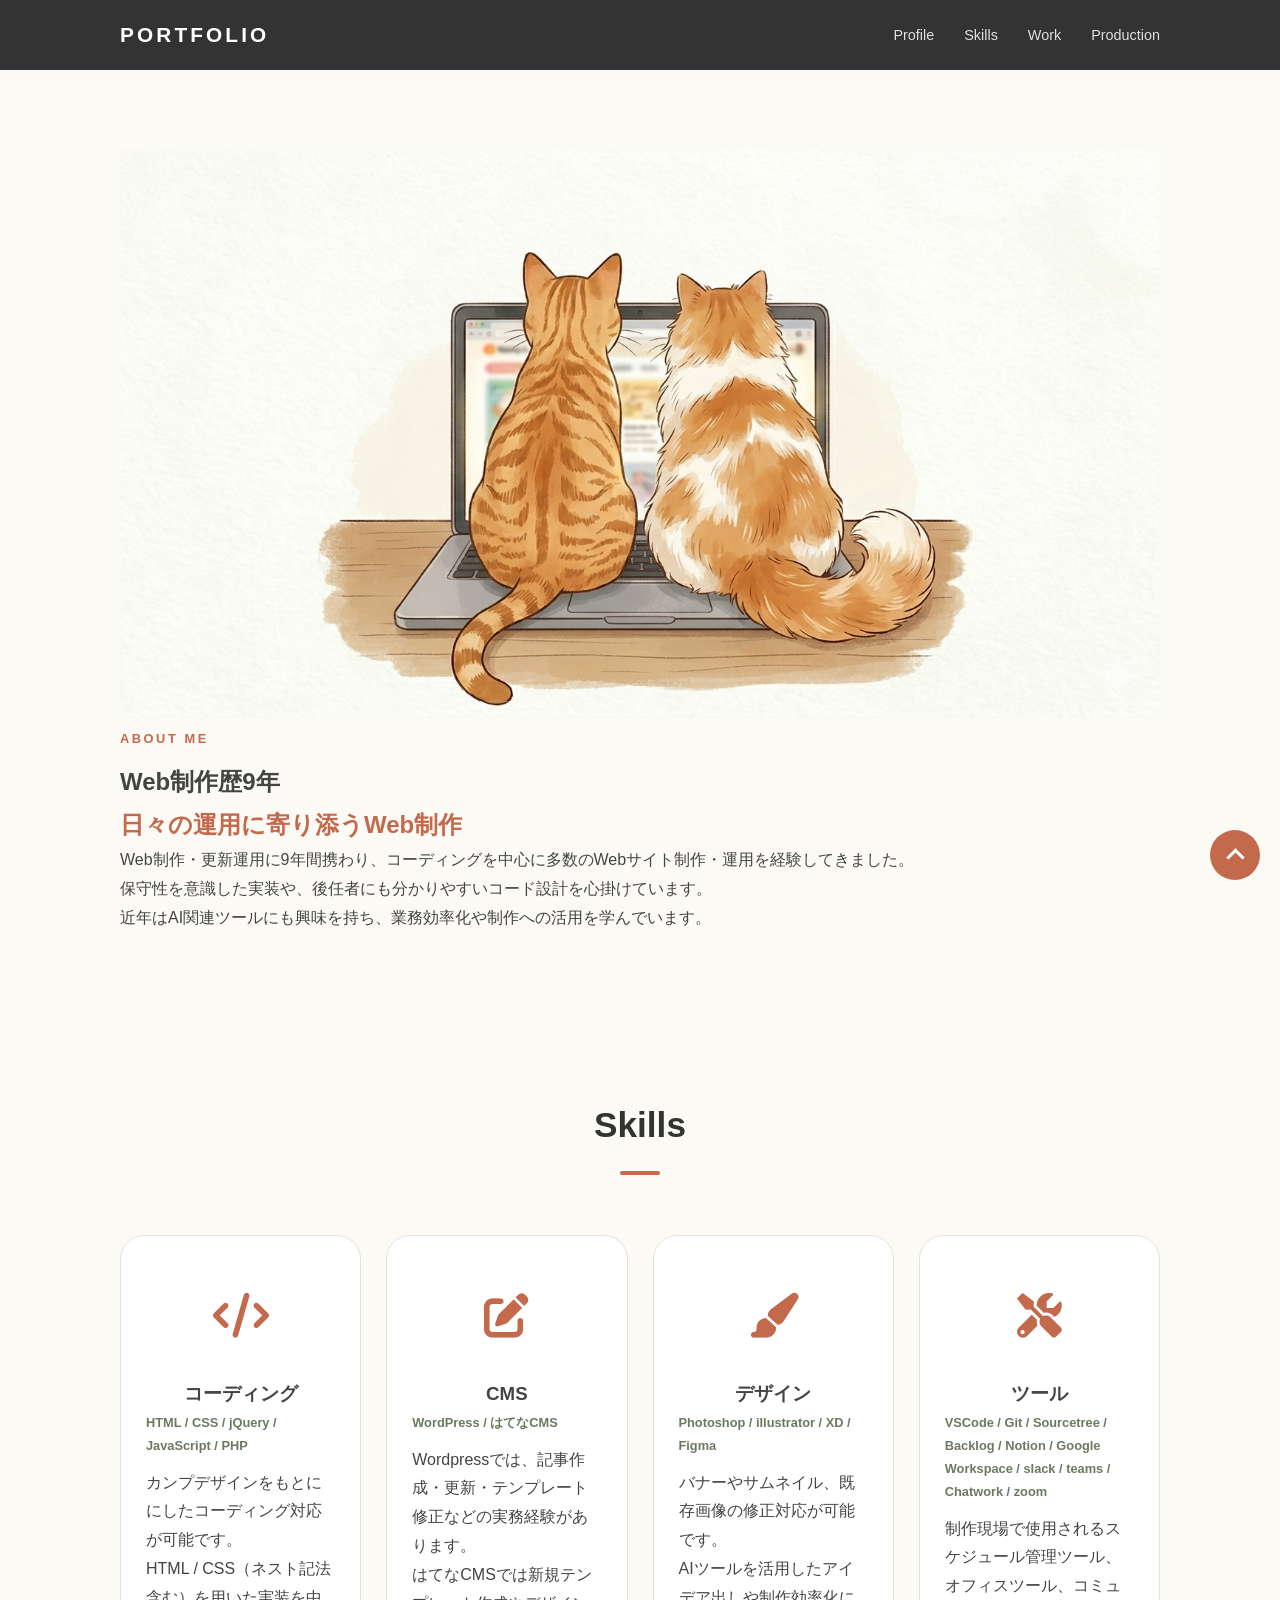
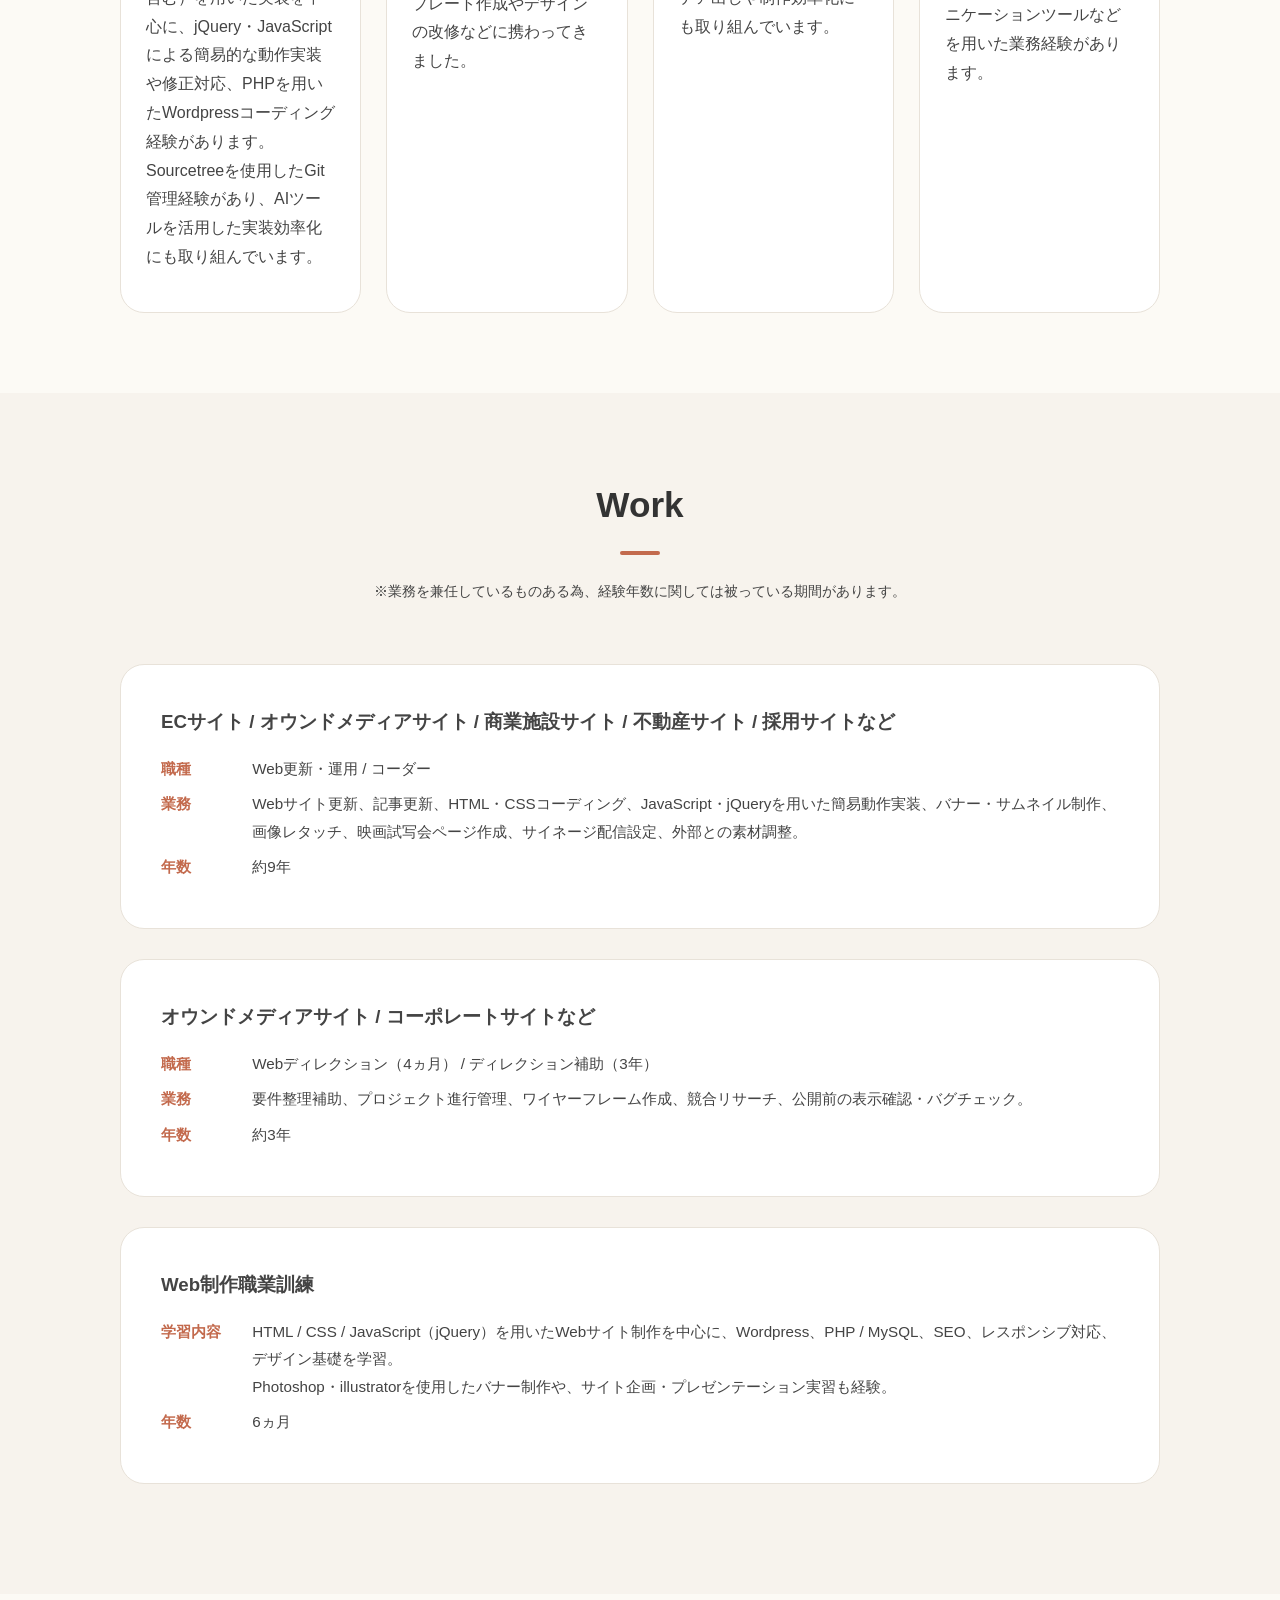
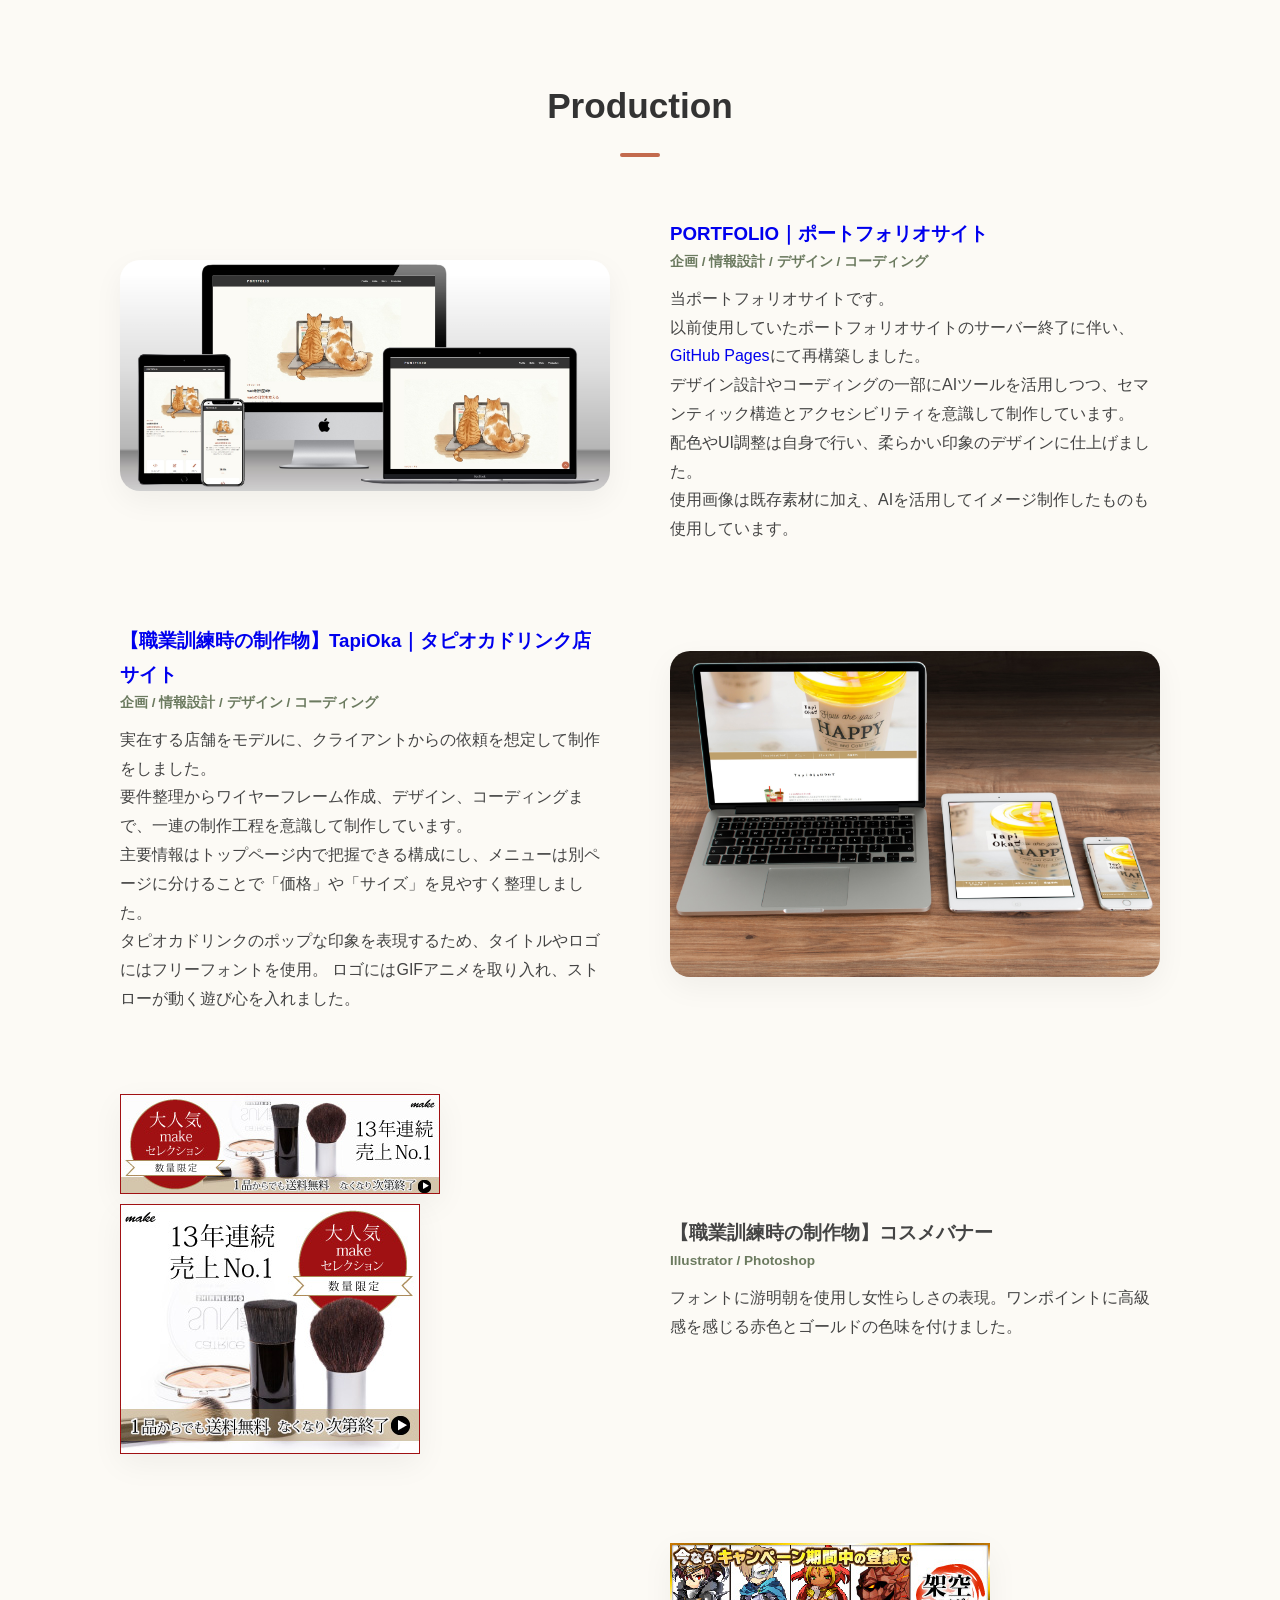
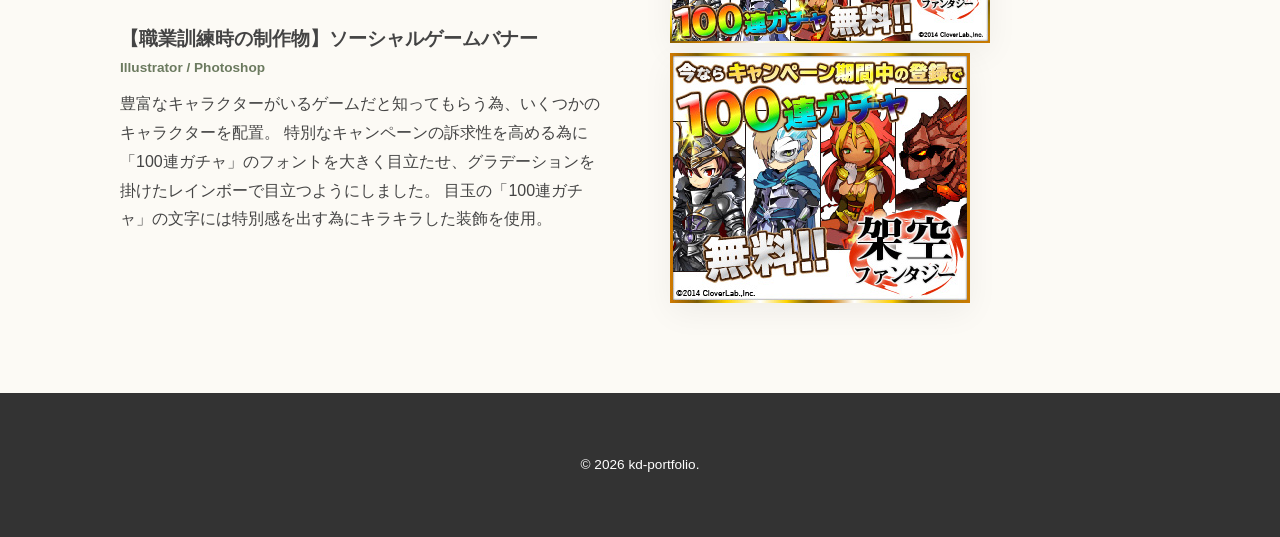
==== index.html @ 8cba3b1e "Add files via upload" ====
<!DOCTYPE html>
<html lang="ja">

<head>
    <meta charset="UTF-8">
    <meta name="viewport" content="width=device-width, initial-scale=1.0">
    <title>KD-Portfolio</title>
    <link rel="stylesheet" href="style.css">
    <link rel="stylesheet" href="https://cdnjs.cloudflare.com/ajax/libs/font-awesome/6.0.0/css/all.min.css">
</head>

<body id="top">
    <header class="header">
        <div class="container header-inner">
            <h1 class="site-logo">PORTFOLIO</h1>

            <button class="menu-btn" id="js-menu-btn" aria-label="メニュー開閉">
                <span></span><span></span><span></span>
            </button>

            <nav class="nav" id="js-nav">
                <ul>
                    <li><a href="#profile">Profile</a></li>
                    <li><a href="#skills">Skills</a></li>
                    <li><a href="#work">Work</a></li>
                    <li><a href="#production">Production</a></li>
                </ul>
            </nav>
        </div>
    </header>

    <main>
        <section id="profile" class="section js-fade">
            <div class="container profile-grid">
                <div class="profile-img">
                    <img src="img/profile-image.png" alt="プロフィール画像">
                </div>
                <div class="profile-content">
                    <p class="section-subtitle">ABOUT ME</p>
                    <h2 id="profile-title">Web制作歴9年<br><span class="highlight">日々の運用に寄り添うWeb制作</span></h2>
                    <p>Web制作・更新運用に9年間携わり、コーディングを中心に多数のWebサイト制作・運用を経験してきました。<br>保守性を意識した実装や、後任者にも分かりやすいコード設計を心掛けています。<br>近年はAI関連ツールにも興味を持ち、業務効率化や制作への活用を学んでいます。
                    </p>
                </div>
            </div>
        </section>

        <section id="skills" class="section js-fade">
            <div class="container">
                <h2 class="section-title">Skills</h2>
                <div class="skills-grid">
                    <article class="skill-card">
                        <div class="skill-icon-wrap"><i class="fas fa-code"></i></div>
                        <h3>コーディング</h3>
                        <p class="tags">HTML / CSS / jQuery / JavaScript / PHP</p>
                        <p>カンプデザインをもとににしたコーディング対応が可能です。<br>HTML /
                            CSS（ネスト記法含む）を用いた実装を中心に、jQuery・JavaScriptによる簡易的な動作実装や修正対応、PHPを用いたWordpressコーディング経験があります。<br>Sourcetreeを使用したGit管理経験があり、AIツールを活用した実装効率化にも取り組んでいます。
                        </p>
                    </article>
                    <article class="skill-card">
                        <div class="skill-icon-wrap"><i class="fas fa-edit"></i></div>
                        <h3>CMS</h3>
                        <p class="tags">WordPress / はてなCMS</p>
                        <p>Wordpressでは、記事作成・更新・テンプレート修正などの実務経験があります。<br>はてなCMSでは新規テンプレート作成やデザインの改修などに携わってきました。</p>
                    </article>
                    <article class="skill-card">
                        <div class="skill-icon-wrap"><i class="fas fa-paint-brush"></i></div>
                        <h3>デザイン</h3>
                        <p class="tags">Photoshop / illustrator / XD / Figma</p>
                        <p>バナーやサムネイル、既存画像の修正対応が可能です。<br>AIツールを活用したアイデア出しや制作効率化にも取り組んでいます。</p>
                    </article>
                    <article class="skill-card">
                        <div class="skill-icon-wrap"><i class="fas fa-tools"></i></div>
                        <h3>ツール</h3>
                        <p class="tags">VSCode / Git / Sourcetree / Backlog / Notion / Google Workspace / slack / teams
                            / Chatwork / zoom</p>
                        <p>制作現場で使用されるスケジュール管理ツール、オフィスツール、コミュニケーションツールなどを用いた業務経験があります。</p>
                    </article>
                </div>
            </div>
        </section>

        <section id="work" class="section work-summary-section js-fade">
            <div class="container">
                <h2 class="section-title">Work</h2>
                <p class="note">※業務を兼任しているものある為、経験年数に関しては被っている期間があります。</p>
                <div class="work-summary-list">
                    <article class="work-summary-item">
                        <h3 class="work-site-name">ECサイト / オウンドメディアサイト / 商業施設サイト / 不動産サイト / 採用サイトなど
                        </h3>
                        <dl class="work-meta">
                            <div class="meta-row">
                                <dt>職種</dt>
                                <dd>Web更新・運用 / コーダー</dd>
                            </div>
                            <div class="meta-row">
                                <dt>業務</dt>
                                <dd>Webサイト更新、記事更新、HTML・CSSコーディング、JavaScript・jQueryを用いた簡易動作実装、バナー・サムネイル制作、画像レタッチ、映画試写会ページ作成、サイネージ配信設定、外部との素材調整。
                                </dd>
                            </div>
                            <div class="meta-row">
                                <dt>年数</dt>
                                <dd>約9年</dd>
                            </div>
                        </dl>
                    </article>
                    <article class="work-summary-item">
                        <h3 class="work-site-name">オウンドメディアサイト / コーポレートサイトなど</h3>
                        <div class="meta-row">
                            <dt>職種</dt>
                            <dd>Webディレクション（4ヵ月） / ディレクション補助（3年）</dd>
                        </div>
                        <dl class="work-meta">
                            <div class="meta-row">
                                <dt>業務</dt>
                                <dd>要件整理補助、プロジェクト進行管理、ワイヤーフレーム作成、競合リサーチ、公開前の表示確認・バグチェック。</dd>
                            </div>
                            <div class="meta-row">
                                <dt>年数</dt>
                                <dd>約3年</dd>
                            </div>
                        </dl>
                    </article>
                    <article class="work-summary-item">
                        <h3 class="work-site-name"> Web制作職業訓練</h3>
                        <div class="meta-row">
                            <dt>学習内容</dt>
                            <dd>HTML / CSS / JavaScript（jQuery）を用いたWebサイト制作を中心に、Wordpress、PHP /
                                MySQL、SEO、レスポンシブ対応、デザイン基礎を学習。<br>Photoshop・illustratorを使用したバナー制作や、サイト企画・プレゼンテーション実習も経験。
                            </dd>
                        </div>
                        <dl class="work-meta">
                            <div class="meta-row">
                                <dt>年数</dt>
                                <dd>6ヵ月</dd>
                            </div>
                        </dl>
                    </article>
                </div>
            </div>
        </section>

        <section id="production" class="section js-fade">
            <div class="container">
                <h2 class="section-title">Production</h2>
                <div class="production-list">
                    <article class="production-item js-fade">
                        <div class="production-visual"><a href="https://kd-site.github.io/Portfolio/"
                                target="_blank"><img src="img/thumb-02.jpg" alt="ポートフォリオサイト プレビュー"></a></div>
                        <div class="production-info">
                            <h3><a href="https://kd-site.github.io/Portfolio/" target="_blank">PORTFOLIO｜ポートフォリオサイト</a>
                            </h3>
                            <p class="production-tag">企画 / 情報設計 / デザイン / コーディング</p>
                            <p>当ポートフォリオサイトです。<br>以前使用していたポートフォリオサイトのサーバー終了に伴い、<a href="https://github.com/"
                                    target="_blank">GitHub
                                    Pages</a>にて再構築しました。<br>デザイン設計やコーディングの一部にAIツールを活用しつつ、セマンティック構造とアクセシビリティを意識して制作しています。<br>配色やUI調整は自身で行い、柔らかい印象のデザインに仕上げました。<br>使用画像は既存素材に加え、AIを活用してイメージ制作したものも使用しています。
                            </p>
                        </div>
                    </article>
                    <article class="production-item js-fade">
                        <div class="production-visual"><a href="http://kdportfolio.kinugoshi.net/KD-portfolio/TapiOka/"
                                target="_blank"><img src="img/thumb-01.jpg" alt="TapiOka プレビュー"></a></div>
                        <div class="production-info">
                            <h3><a href="http://kdportfolio.kinugoshi.net/KD-portfolio/TapiOka/"
                                    target="_blank">【職業訓練時の制作物】TapiOka｜タピオカドリンク店サイト</a></h3>
                            <p class="production-tag">企画 / 情報設計 / デザイン / コーディング</p>
                            <p>実在する店舗をモデルに、クライアントからの依頼を想定して制作をしました。<br>要件整理からワイヤーフレーム作成、デザイン、コーディングまで、一連の制作工程を意識して制作しています。<br>
                                主要情報はトップページ内で把握できる構成にし、メニューは別ページに分けることで「価格」や「サイズ」を見やすく整理しました。<br>
                                タピオカドリンクのポップな印象を表現するため、タイトルやロゴにはフリーフォントを使用。 ロゴにはGIFアニメを取り入れ、ストローが動く遊び心を入れました。
                            </p>
                        </div>
                    </article>
                    <article class="production-item js-fade">
                        <div class="production-visual">
                            <img src="img/make-320x100.jpg" alt="コスメバナー PC">
                            <img src="img/make-300x250.jpg" alt="コスメバナー スマートフォン">
                        </div>
                        <div class="production-info">
                            <h3>【職業訓練時の制作物】コスメバナー</h3>
                            <p class="production-tag">Illustrator / Photoshop</p>
                            <p>フォントに游明朝を使用し女性らしさの表現。ワンポイントに高級感を感じる赤色とゴールドの色味を付けました。</p>
                        </div>
                    </article>

                    <article class="production-item js-fade">
                        <div class="production-visual">
                            <img src="img/game-320x100.jpg" alt="ソーシャルゲームバナー  PC">
                            <img src="img/game-300x250.jpg" alt="ソーシャルゲームバナー スマートフォン">
                        </div>
                        <div class="production-info">
                            <h3>【職業訓練時の制作物】ソーシャルゲームバナー</h3>
                            <p class="production-tag">Illustrator / Photoshop</p>
                            <p>豊富なキャラクターがいるゲームだと知ってもらう為、いくつかのキャラクターを配置。
                                特別なキャンペーンの訴求性を高める為に「100連ガチャ」のフォントを大きく目立たせ、グラデーションを掛けたレインボーで目立つようにしました。
                                目玉の「100連ガチャ」の文字には特別感を出す為にキラキラした装飾を使用。</p>
                        </div>
                    </article>
                </div>
            </div>
        </section>
    </main>

    <footer class="footer">
        <p>&copy; 2026 kd-portfolio.</p>
    </footer>

    <a href="#top" class="page-top-btn" aria-label="トップへ戻る"></a>

    <script>
        // 1. ふわっと表示
        const fadeScroll = () => {
            const targets = document.querySelectorAll('.js-fade');
            targets.forEach(target => {
                const rect = target.getBoundingClientRect().top;
                const offset = 100;
                if (rect < window.innerHeight - offset) {
                    target.classList.add('is-show');
                }
            });
        };

        // 2. ハンバーガーメニュー
        const menuBtn = document.getElementById('js-menu-btn');
        const nav = document.getElementById('js-nav');
        menuBtn.addEventListener('click', () => {
            menuBtn.classList.toggle('is-active');
            nav.classList.toggle('is-active');
        });

        // リンククリック時に閉じる
        document.querySelectorAll('.nav a').forEach(link => {
            link.addEventListener('click', () => {
                menuBtn.classList.remove('is-active');
                nav.classList.remove('is-active');
            });
        });

        window.addEventListener('scroll', fadeScroll);
        window.addEventListener('load', fadeScroll);
    </script>
</body>

</html>
---- style.css ----
/* --- Color Palette & Variables --- */
:root {
    --primary-charcoal: #333333;
    --accent-terracotta: #c36a4d;
    --accent-olive: #6b7a5f;
    --bg-main: #fcfaf5;
    --bg-card: #ffffff;
    --text-dark: #444444;
    --border: #e8e2d9;
}

/* --- Base Styles --- */
* {
    box-sizing: border-box;
    margin: 0;
    padding: 0;
}

html {
    scroll-behavior: smooth;
}

body {
    font-family: "Helvetica Neue", Arial, "Hiragino Kaku Gothic ProN", sans-serif;
    line-height: 1.8;
    color: var(--text-dark);
    background-color: var(--bg-main);
}

img {
    max-width: 100%;
    height: auto;
}

a:visited {
    color: var(--accent-terracotta);
}

.container {
    max-width: 1100px;
    margin: 0 auto;
    padding: 0 30px;
}

.section {
    padding: 80px 0;
    overflow: hidden;
}

/* --- スクロールアニメーション (js-fade) --- */
.js-fade {
    opacity: 0;
    transform: translateY(30px);
    transition: opacity 1.2s, transform 1.2s;
}

.js-fade.is-show {
    opacity: 1;
    transform: translateY(0);
}

/* --- Header & Nav --- */
.header {
    background: var(--primary-charcoal);
    padding: 15px 0;
    position: sticky;
    top: 0;
    z-index: 1000;
    height: 70px;
}

.header-inner {
    display: flex;
    justify-content: space-between;
    align-items: center;
    height: 100%;
}

.site-logo {
    color: #fff;
    font-size: 1.3rem;
    letter-spacing: 0.15em;
    font-weight: bold;
}

.nav ul {
    display: flex;
    list-style: none;
    gap: 30px;
}

.nav a {
    text-decoration: none;
    color: #fff;
    font-size: 0.9rem;
    opacity: 0.85;
    transition: 0.3s;
}

.nav a:hover {
    opacity: 1;
    color: var(--accent-terracotta);
}

/* --- Hamburger Button --- */
.menu-btn {
    display: none;
    background: none;
    border: none;
    width: 30px;
    height: 24px;
    position: relative;
    cursor: pointer;
    z-index: 1100;
}

.menu-btn span {
    display: block;
    width: 100%;
    height: 2px;
    background-color: #fff;
    position: absolute;
    left: 0;
    transition: 0.3s;
}

.menu-btn span:nth-child(1) {
    top: 0;
}

.menu-btn span:nth-child(2) {
    top: 11px;
}

.menu-btn span:nth-child(3) {
    bottom: 0;
}

.menu-btn.is-active span:nth-child(1) {
    transform: translateY(11px) rotate(45deg);
}

.menu-btn.is-active span:nth-child(2) {
    opacity: 0;
}

.menu-btn.is-active span:nth-child(3) {
    transform: translateY(-11px) rotate(-45deg);
}

/* --- UI Parts --- */
.section-title {
    font-size: 2.2rem;
    margin-bottom: 60px;
    text-align: center;
    color: var(--primary-charcoal);
}

.section-title:has(+ .note) {
    margin-bottom: 24px;
}

.section-title::after {
    content: '';
    display: block;
    width: 40px;
    height: 4px;
    background: var(--accent-terracotta);
    margin: 15px auto 0;
    border-radius: 2px;
}

.highlight {
    color: var(--accent-terracotta);
}

.section-subtitle {
    font-size: 0.8rem;
    color: var(--accent-terracotta);
    font-weight: bold;
    letter-spacing: 0.2em;
    margin-bottom: 10px;
}

/* Skills */
.skills-grid {
    display: grid;
    grid-template-columns: repeat(auto-fit, minmax(220px, 1fr));
    gap: 25px;
}

.skill-card {
    padding: 40px 25px;
    text-align: center;
    background: var(--bg-card);
    border-radius: 24px;
    border: 1px solid var(--border);
    transition: 0.3s;
}

.skill-card:hover {
    border-color: var(--accent-terracotta);
    transform: translateY(-5px);
}

.skill-card>p {
    text-align: left;
}

.skill-icon-wrap {
    font-size: 2.8rem;
    color: var(--accent-terracotta);
    margin-bottom: 20px;
}

.tags {
    font-size: 0.8rem;
    color: var(--accent-olive);
    font-weight: bold;
    margin-bottom: 12px;
}

/* Work */
.note {
    font-size: 14px;
    margin-bottom: 60px;
    text-align: center;
}

.work-summary-section {
    background-color: #f7f3ed;
}

.work-summary-item {
    background: var(--bg-card);
    padding: 40px;
    border-radius: 24px;
    margin-bottom: 30px;
    border: 1px solid var(--border);
}

.work-site-name {
    padding-bottom: 16px;
}

/* .work-meta {
    margin-bottom: 20px;
    border-bottom: 1px solid var(--border);
    padding-bottom: 20px;
} */

.meta-row {
    display: flex;
    font-size: 0.95rem;
    margin-bottom: 8px;
}

.meta-row dt {
    width: 6em;
    display: inline-block;
    padding-right: 16px;
    flex-shrink: 0;
    font-weight: bold;
    color: var(--accent-terracotta);
}

.meta-row dd {
    flex: 1;
}

/* Production */
.production-list {
    display: flex;
    flex-direction: column;
    gap: 80px;
}

.production-item {
    display: flex;
    gap: 60px;
    align-items: center;
}

.production-item:nth-child(even) {
    flex-direction: row-reverse;
}

.production-item:nth-child(n+3) img {
    border-radius: 0;
}

.production-visual {
    flex: 1;
}

.production-visual a {
    transition: .2s;
}

.production-visual a:hover {
    opacity: .8;
}

.production-visual img {
    /* width: 100%; */
    border-radius: 20px;
    box-shadow: 0 10px 30px rgba(0, 0, 0, 0.05);
}

.production-info {
    flex: 1;
}

.production-info a {
    text-decoration: none;
}

.production-info a:hover {
    text-decoration: underline;
}

.production-tag {
    color: var(--accent-olive);
    font-weight: bold;
    font-size: 0.85rem;
    margin-bottom: 10px;
    display: block;
}

/* .production-time {
    font-size: 0.8rem;
    color: #777;
    margin-bottom: 15px;
    font-style: italic;
    display: block;
} */

/* Footer */
.footer {
    padding: 60px 0;
    text-align: center;
    background: var(--primary-charcoal);
    color: #fff;
    font-size: 0.85rem;
}

/* Page Top Button */
.page-top-btn {
    position: fixed;
    right: 20px;
    bottom: 20px;
    width: 50px;
    height: 50px;
    background-color: var(--accent-terracotta);
    border-radius: 50%;
    display: flex;
    align-items: center;
    justify-content: center;
    z-index: 1001;
    transition: 0.3s;
}

.page-top-btn::after {
    content: "";
    width: 10px;
    height: 10px;
    border-top: 3px solid #fff;
    border-right: 3px solid #fff;
    transform: rotate(-45deg);
    margin-top: 5px;
}

/* --- Responsive --- */
@media (max-width: 768px) {
    .menu-btn {
        display: block;
    }

    .nav {
        position: fixed;
        top: 0;
        right: -100%;
        width: 100%;
        height: 100vh;
        background: var(--primary-charcoal);
        transition: 0.4s;
        padding-top: 100px;
    }

    .nav.is-active {
        right: 0;
    }

    .nav ul {
        flex-direction: column;
        align-items: center;
        gap: 40px;
    }

    .nav a {
        font-size: 1.5rem;
    }

    .profile-grid,
    .production-item,
    .production-item:nth-child(even) {
        flex-direction: column;
        text-align: center;
    }

    .production-tag + p,
    #profile-title + p {
        text-align: left;
    }

    /* .meta-row {
        justify-content: center;
    } */
}

@media (max-width: 480px) {
    .meta-row {
        display: block;
    }
}
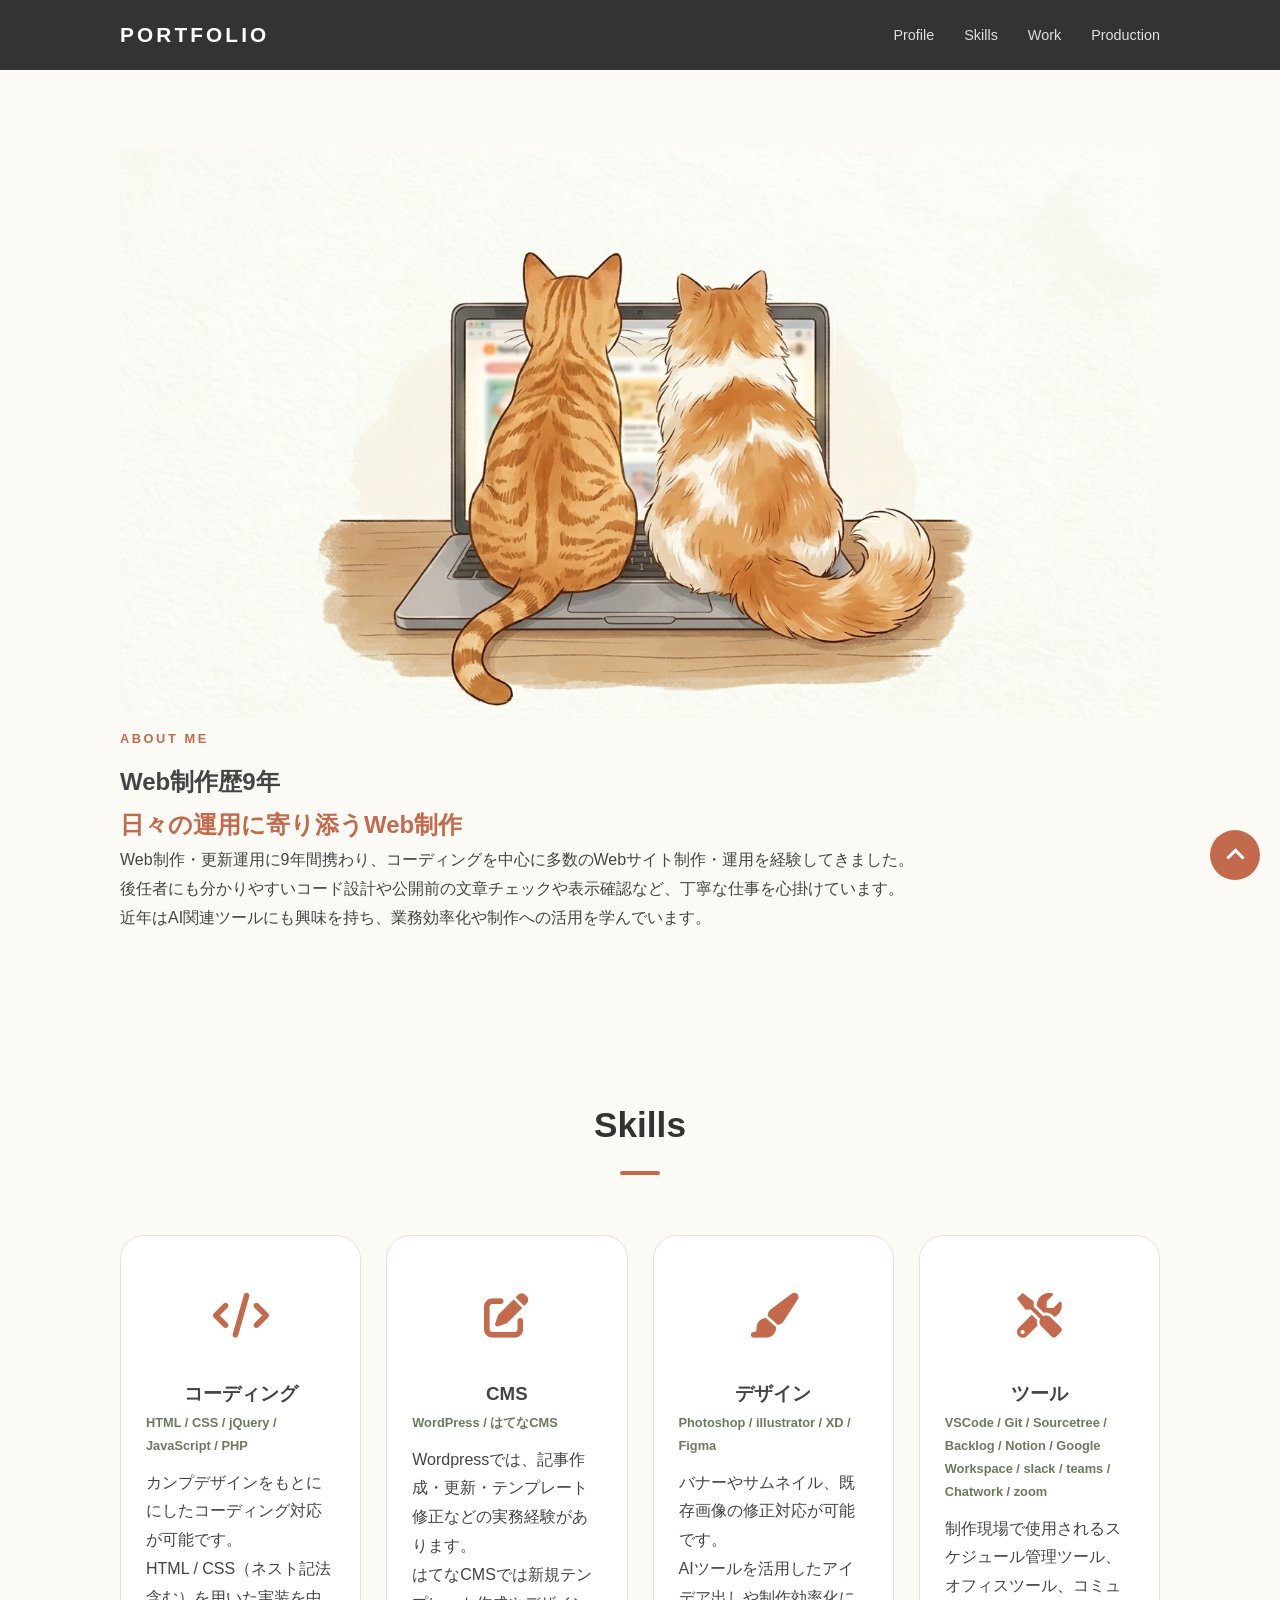
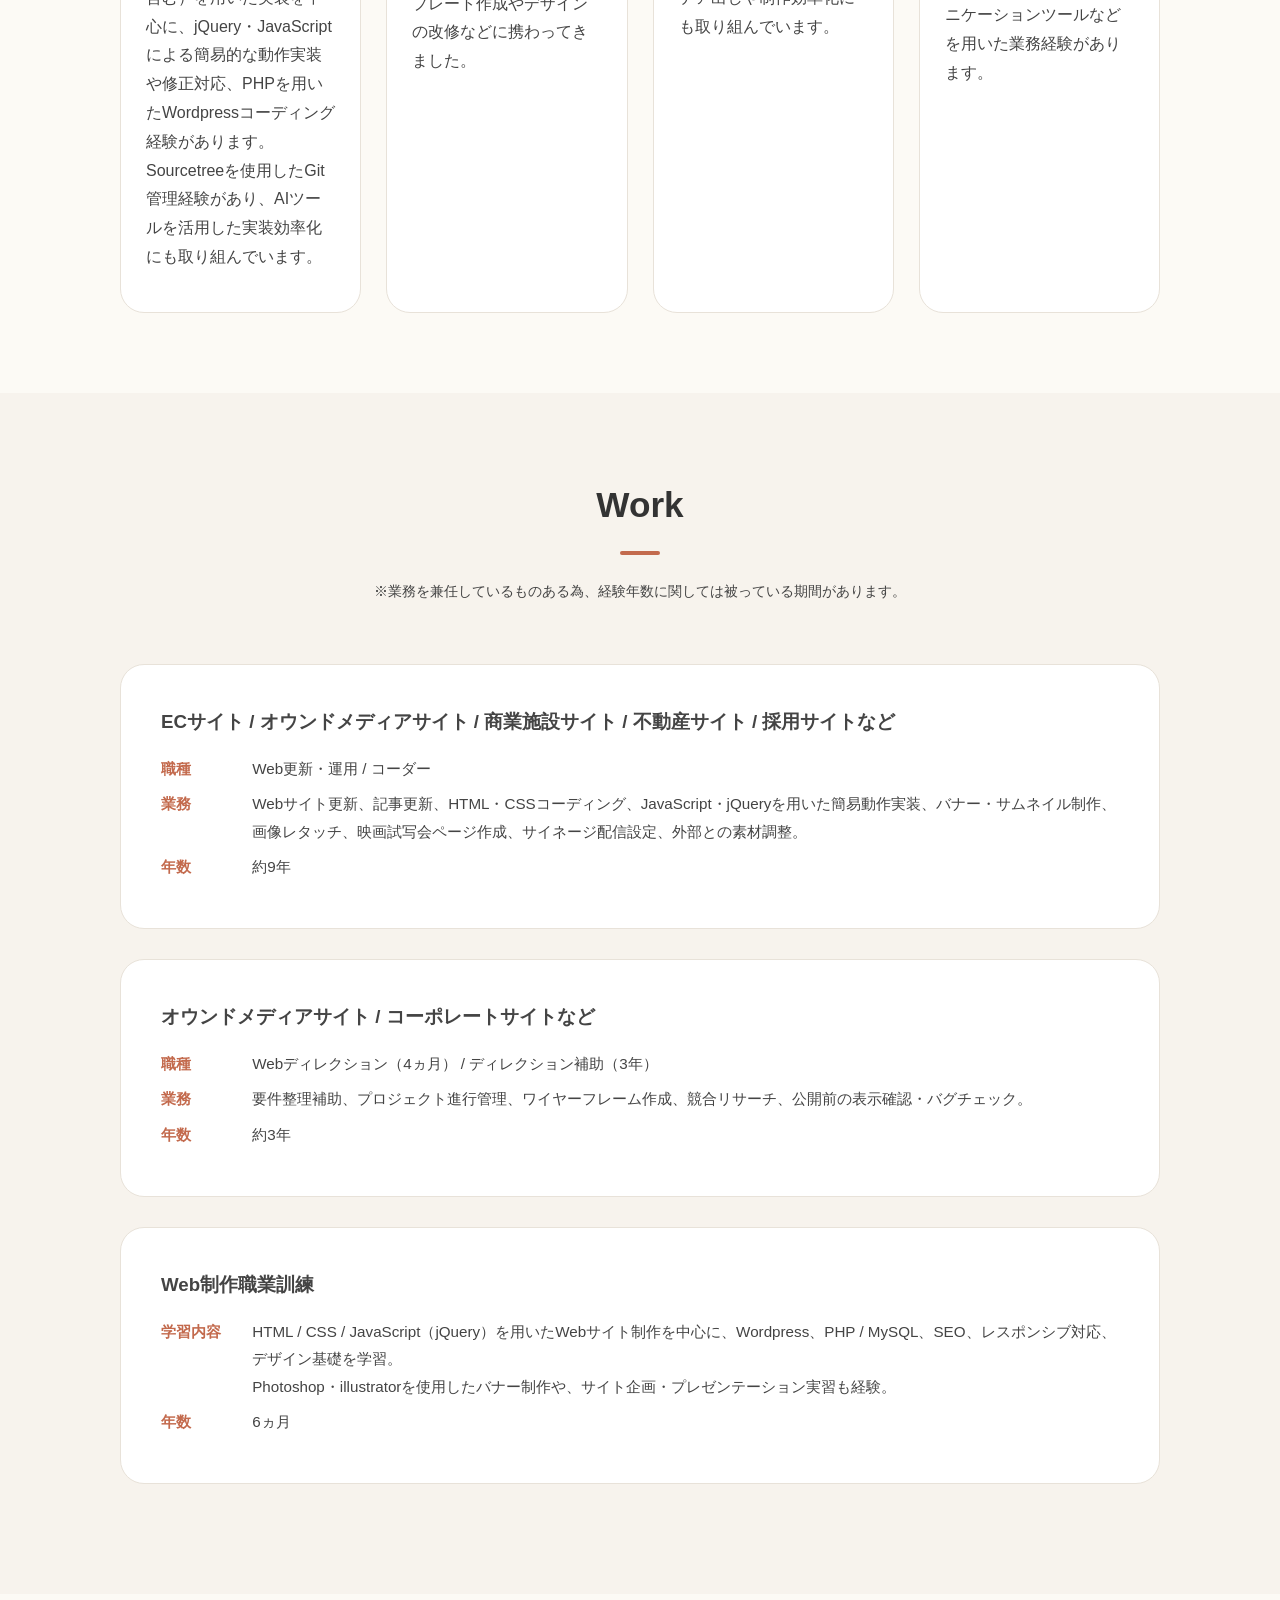
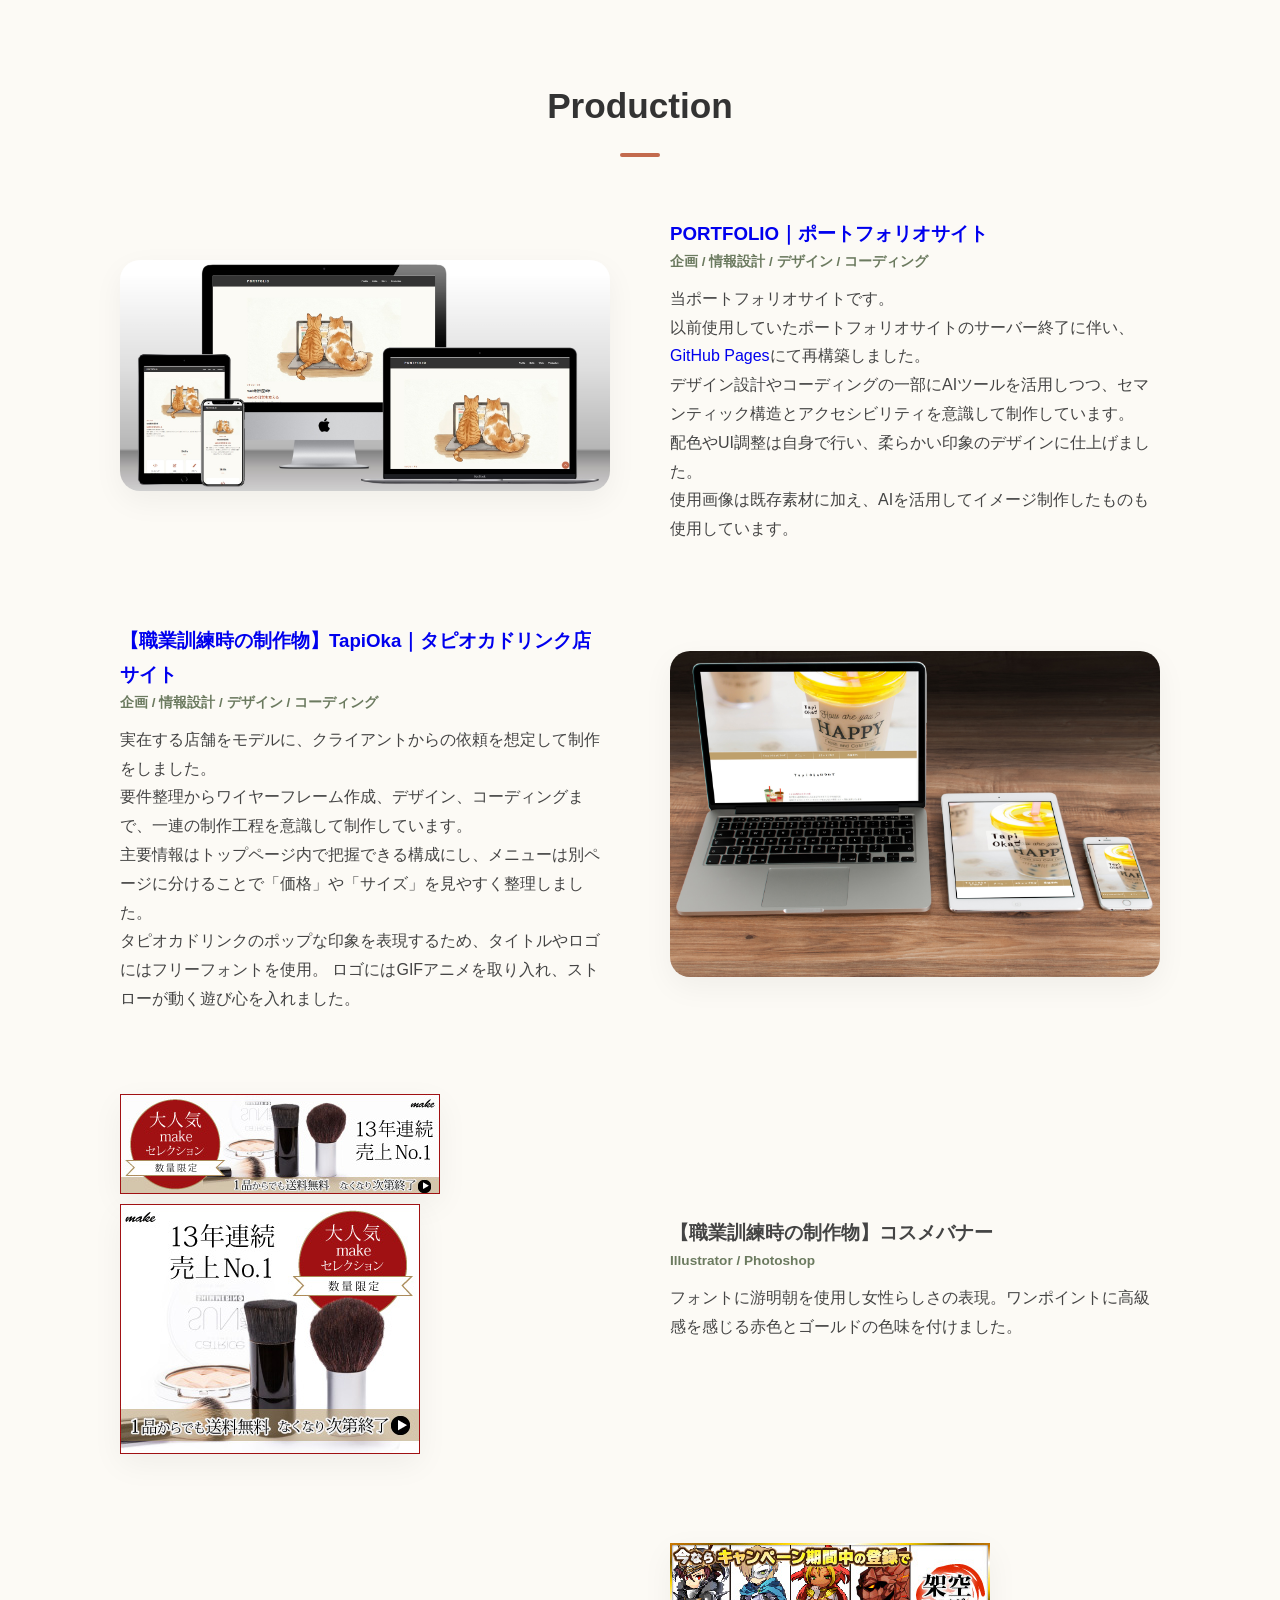
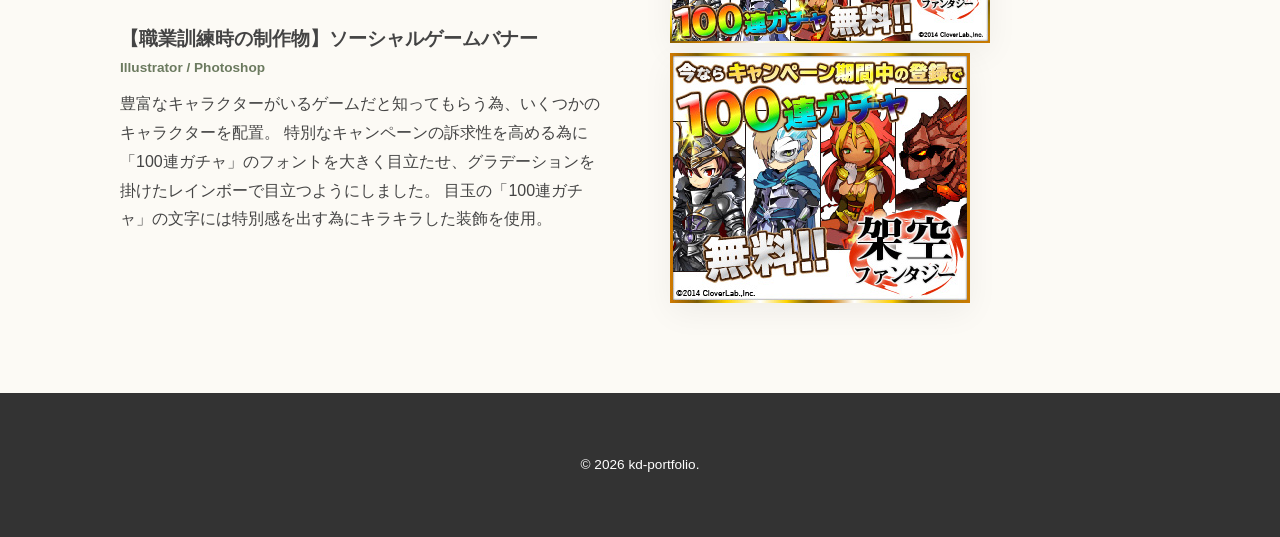
==== commit 939caed3: "Add files via upload" ====
--- a/index.html
+++ b/index.html
@@ -38,7 +38,7 @@
                 <div class="profile-content">
                     <p class="section-subtitle">ABOUT ME</p>
                     <h2 id="profile-title">Web制作歴9年<br><span class="highlight">日々の運用に寄り添うWeb制作</span></h2>
-                    <p>Web制作・更新運用に9年間携わり、コーディングを中心に多数のWebサイト制作・運用を経験してきました。<br>保守性を意識した実装や、後任者にも分かりやすいコード設計を心掛けています。<br>近年はAI関連ツールにも興味を持ち、業務効率化や制作への活用を学んでいます。
+                    <p>Web制作・更新運用に9年間携わり、コーディングを中心に多数のWebサイト制作・運用を経験してきました。<br>後任者にも分かりやすいコード設計や公開前の文章チェックや表示確認など、丁寧な仕事を心掛けています。<br>近年はAI関連ツールにも興味を持ち、業務効率化や制作への活用を学んでいます。
                     </p>
                 </div>
             </div>
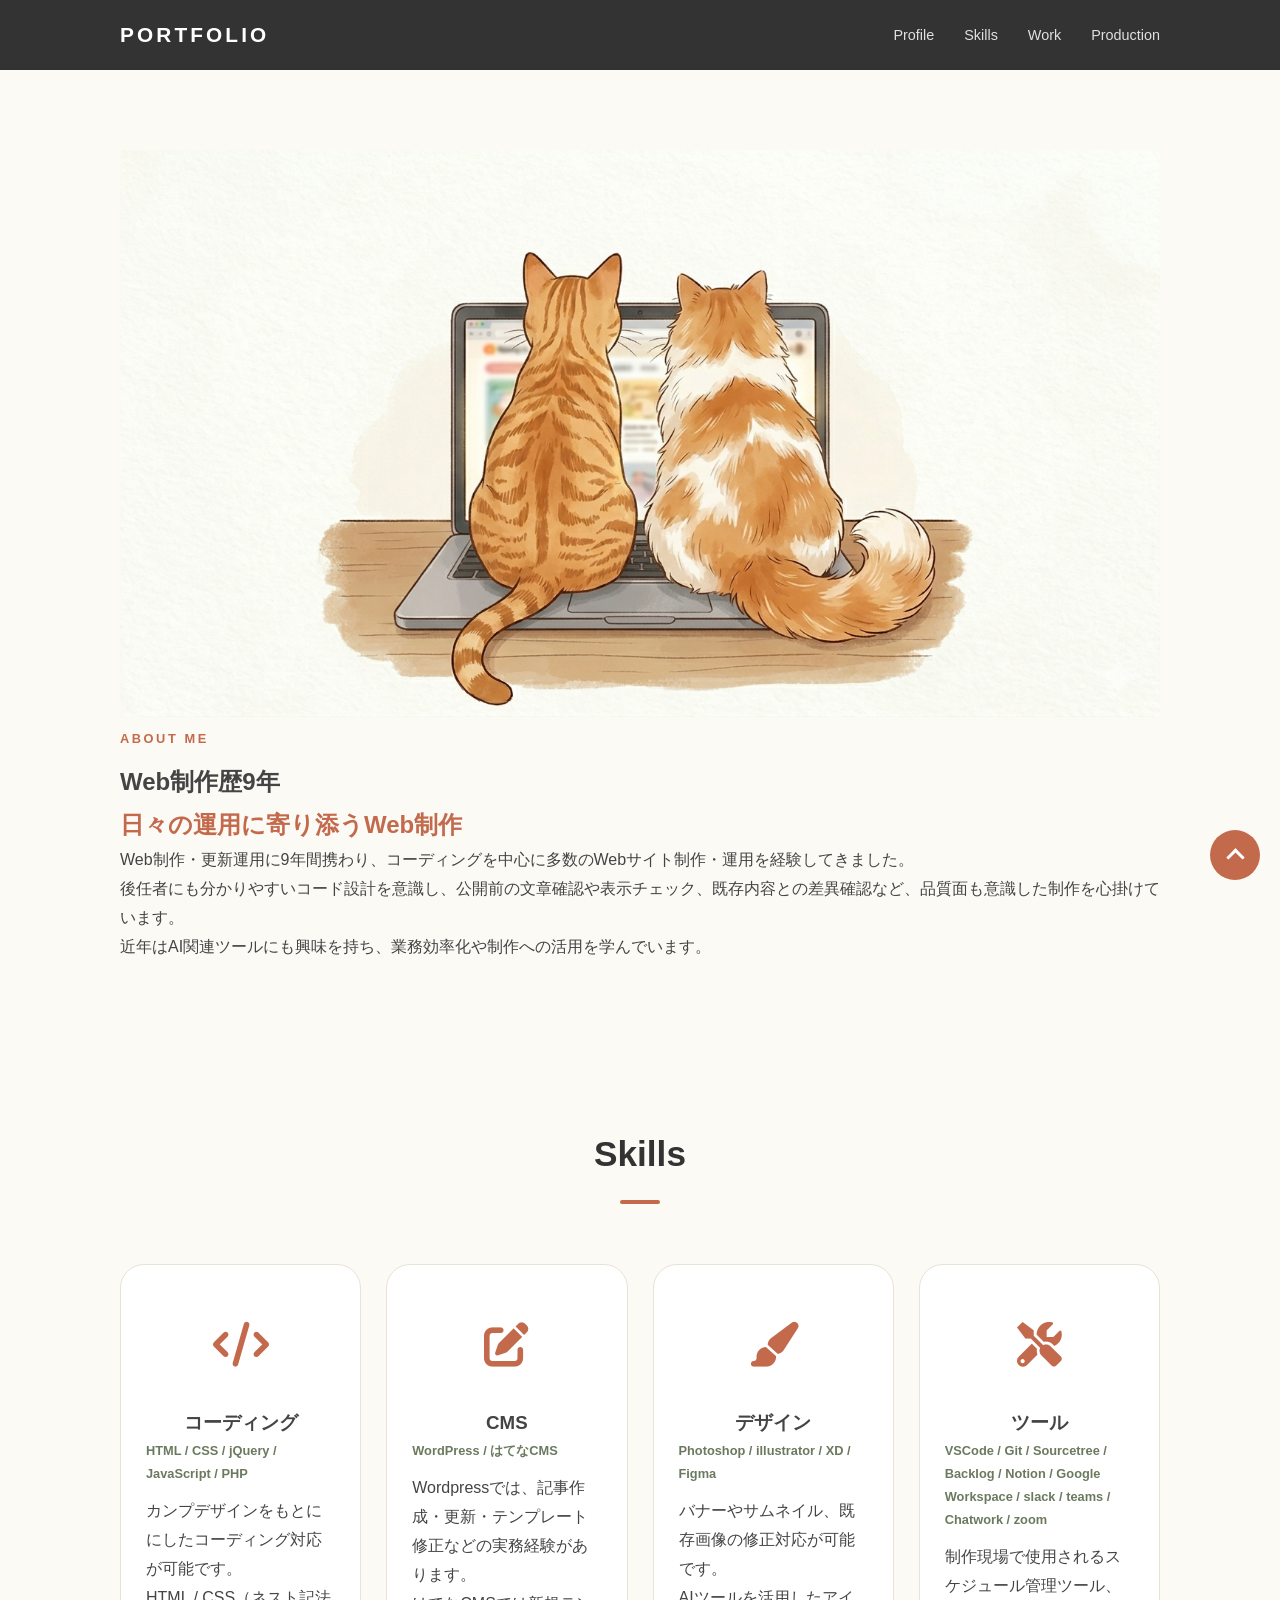
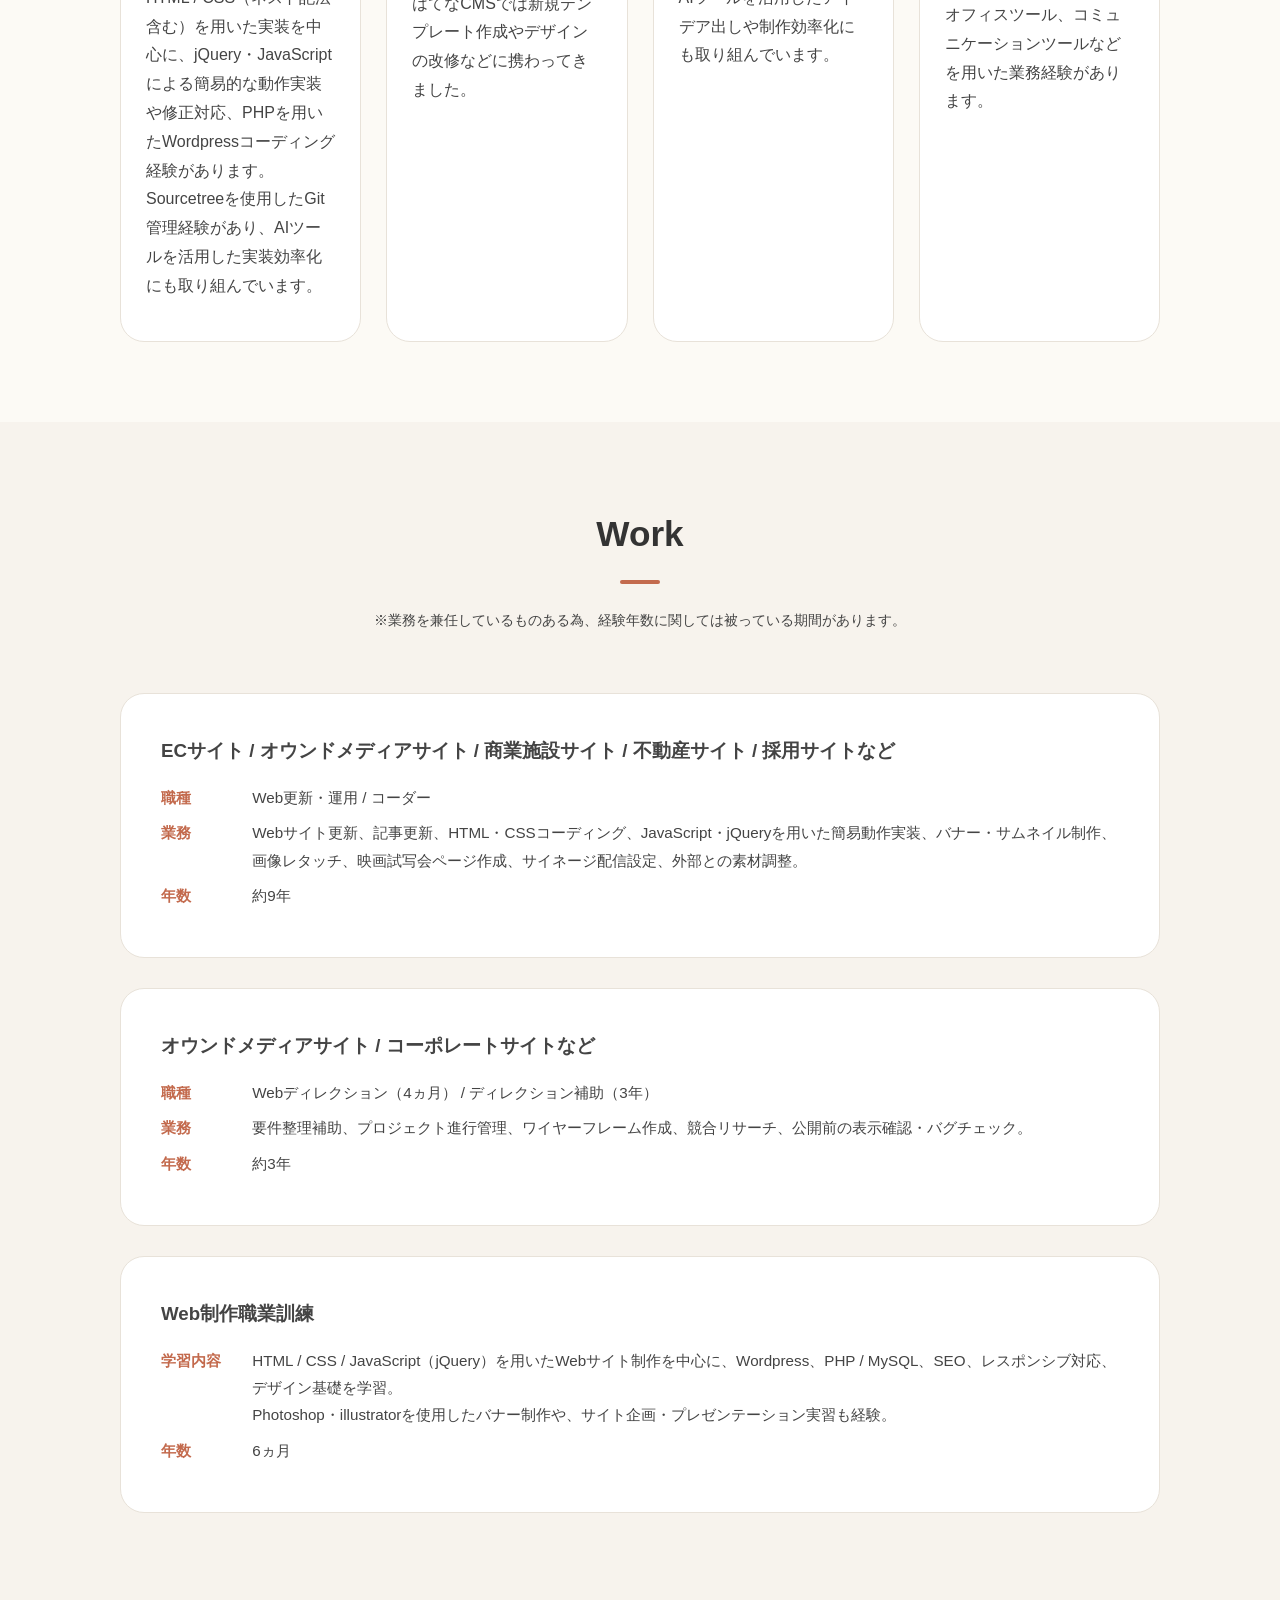
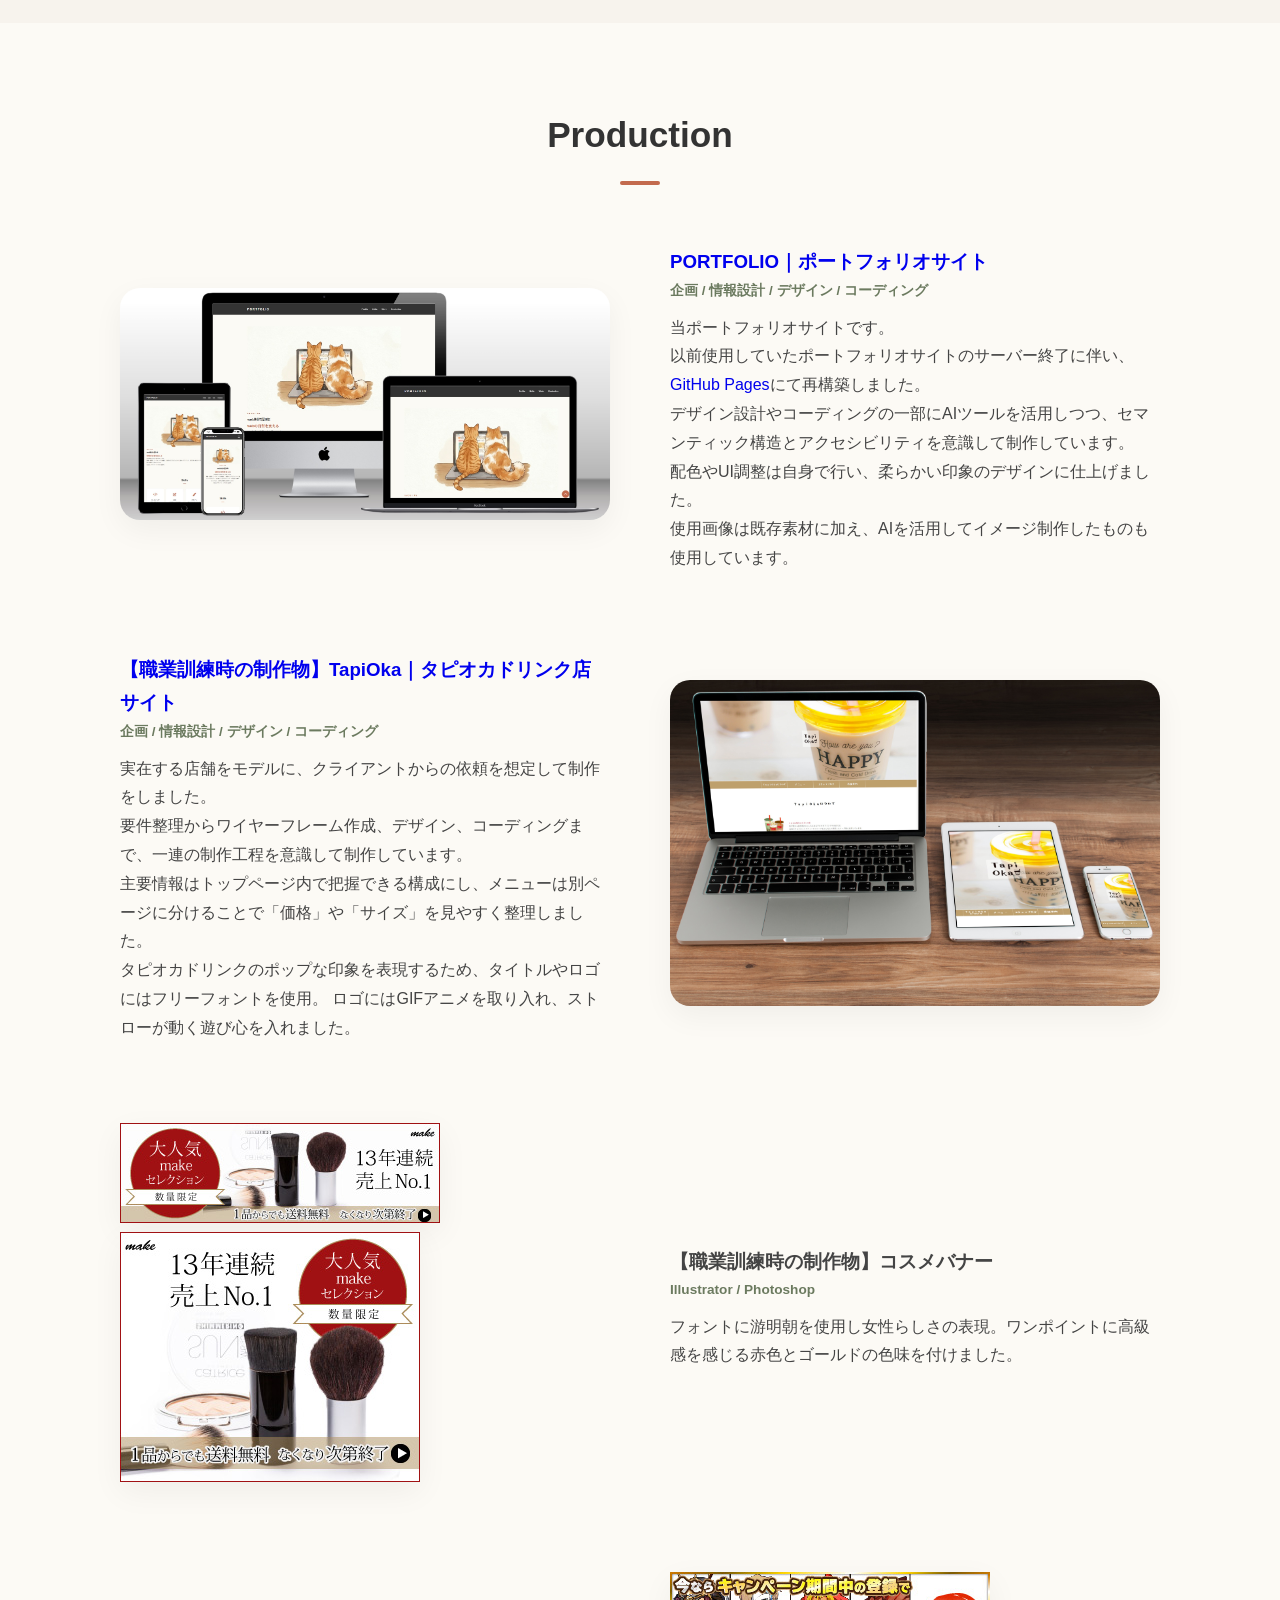
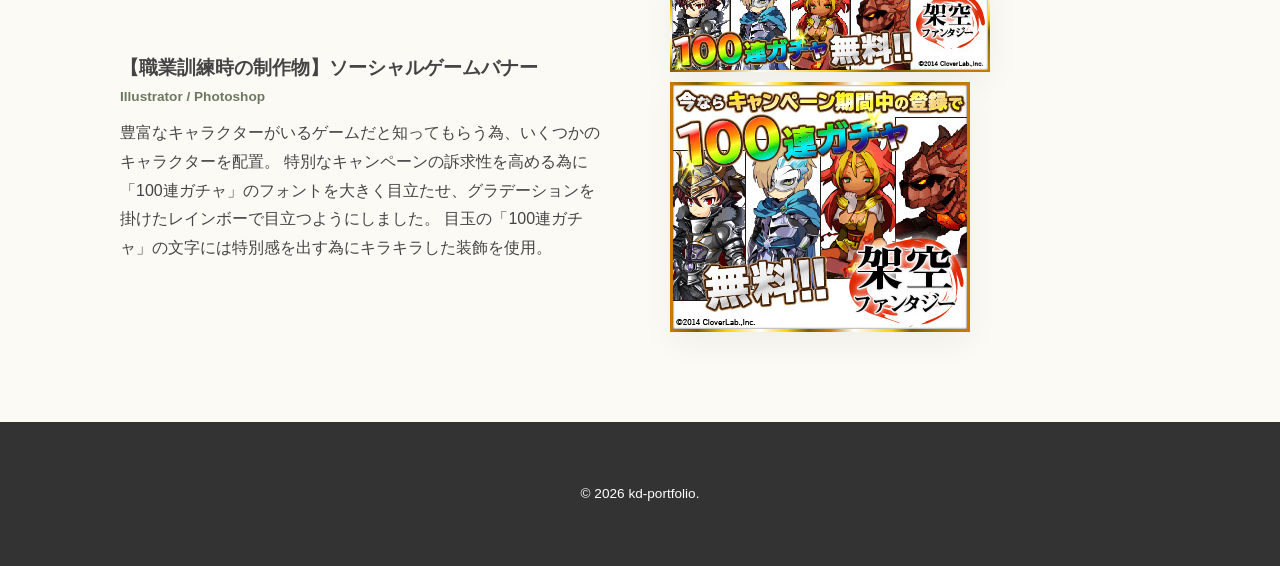
==== commit 84abfed9: "Add files via upload" ====
--- a/index.html
+++ b/index.html
@@ -38,7 +38,7 @@
                 <div class="profile-content">
                     <p class="section-subtitle">ABOUT ME</p>
                     <h2 id="profile-title">Web制作歴9年<br><span class="highlight">日々の運用に寄り添うWeb制作</span></h2>
-                    <p>Web制作・更新運用に9年間携わり、コーディングを中心に多数のWebサイト制作・運用を経験してきました。<br>後任者にも分かりやすいコード設計や公開前の文章チェックや表示確認など、丁寧な仕事を心掛けています。<br>近年はAI関連ツールにも興味を持ち、業務効率化や制作への活用を学んでいます。
+                    <p>Web制作・更新運用に9年間携わり、コーディングを中心に多数のWebサイト制作・運用を経験してきました。<br>後任者にも分かりやすいコード設計を意識し、公開前の文章確認や表示チェック、既存内容との差異確認など、品質面も意識した制作を心掛けています。<br>近年はAI関連ツールにも興味を持ち、業務効率化や制作への活用を学んでいます。
                     </p>
                 </div>
             </div>
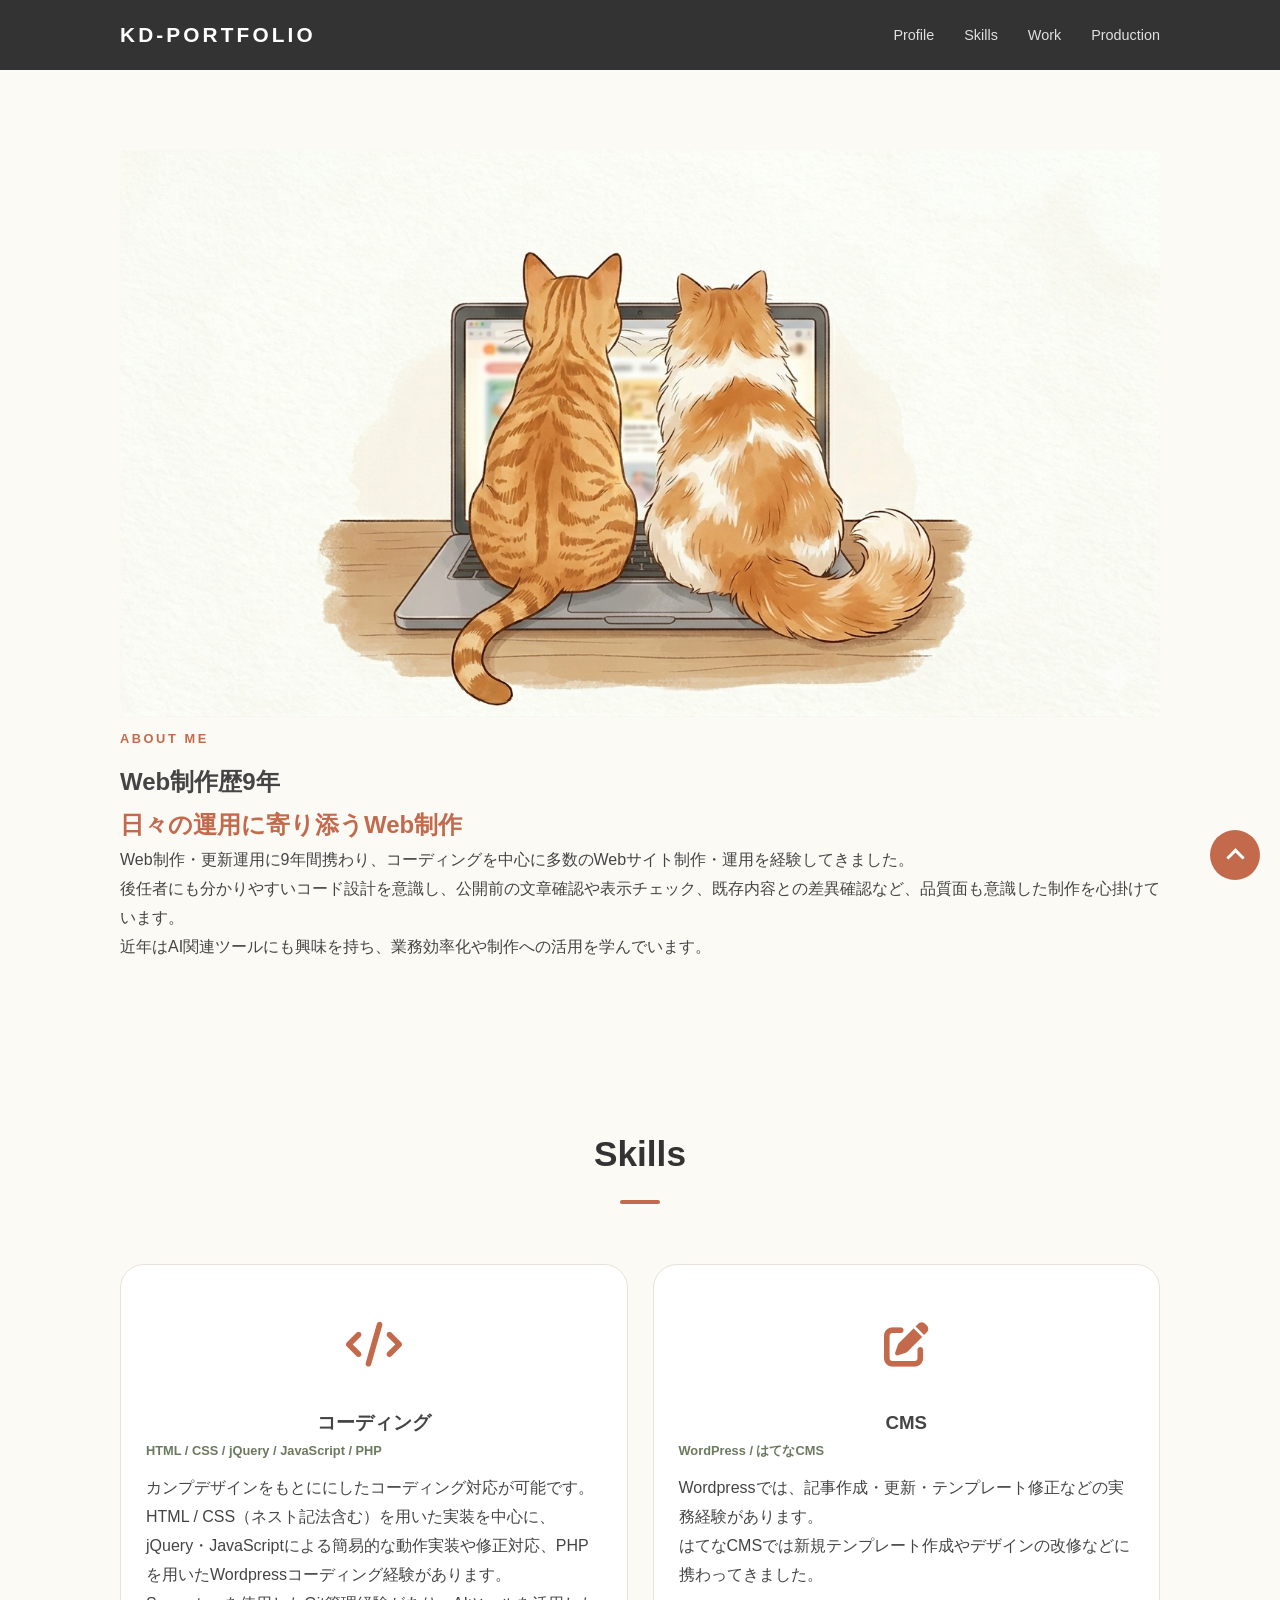
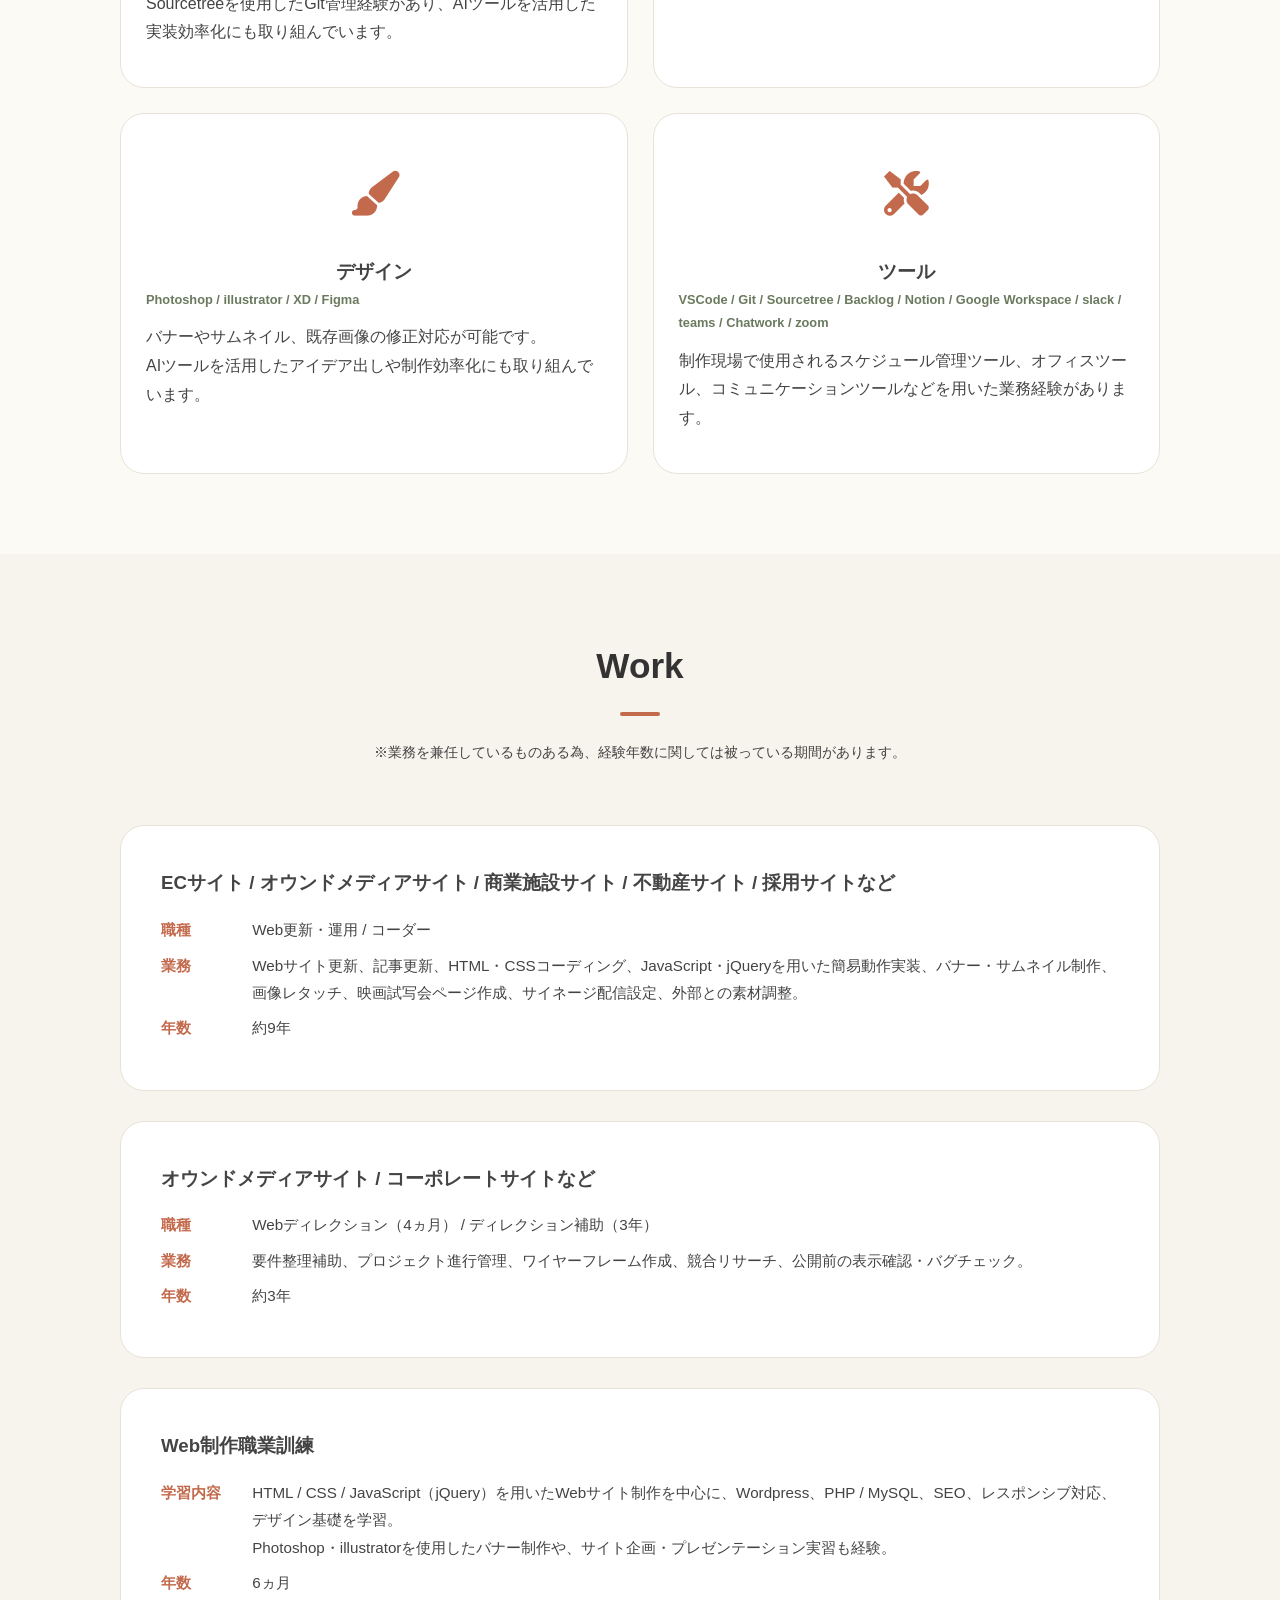
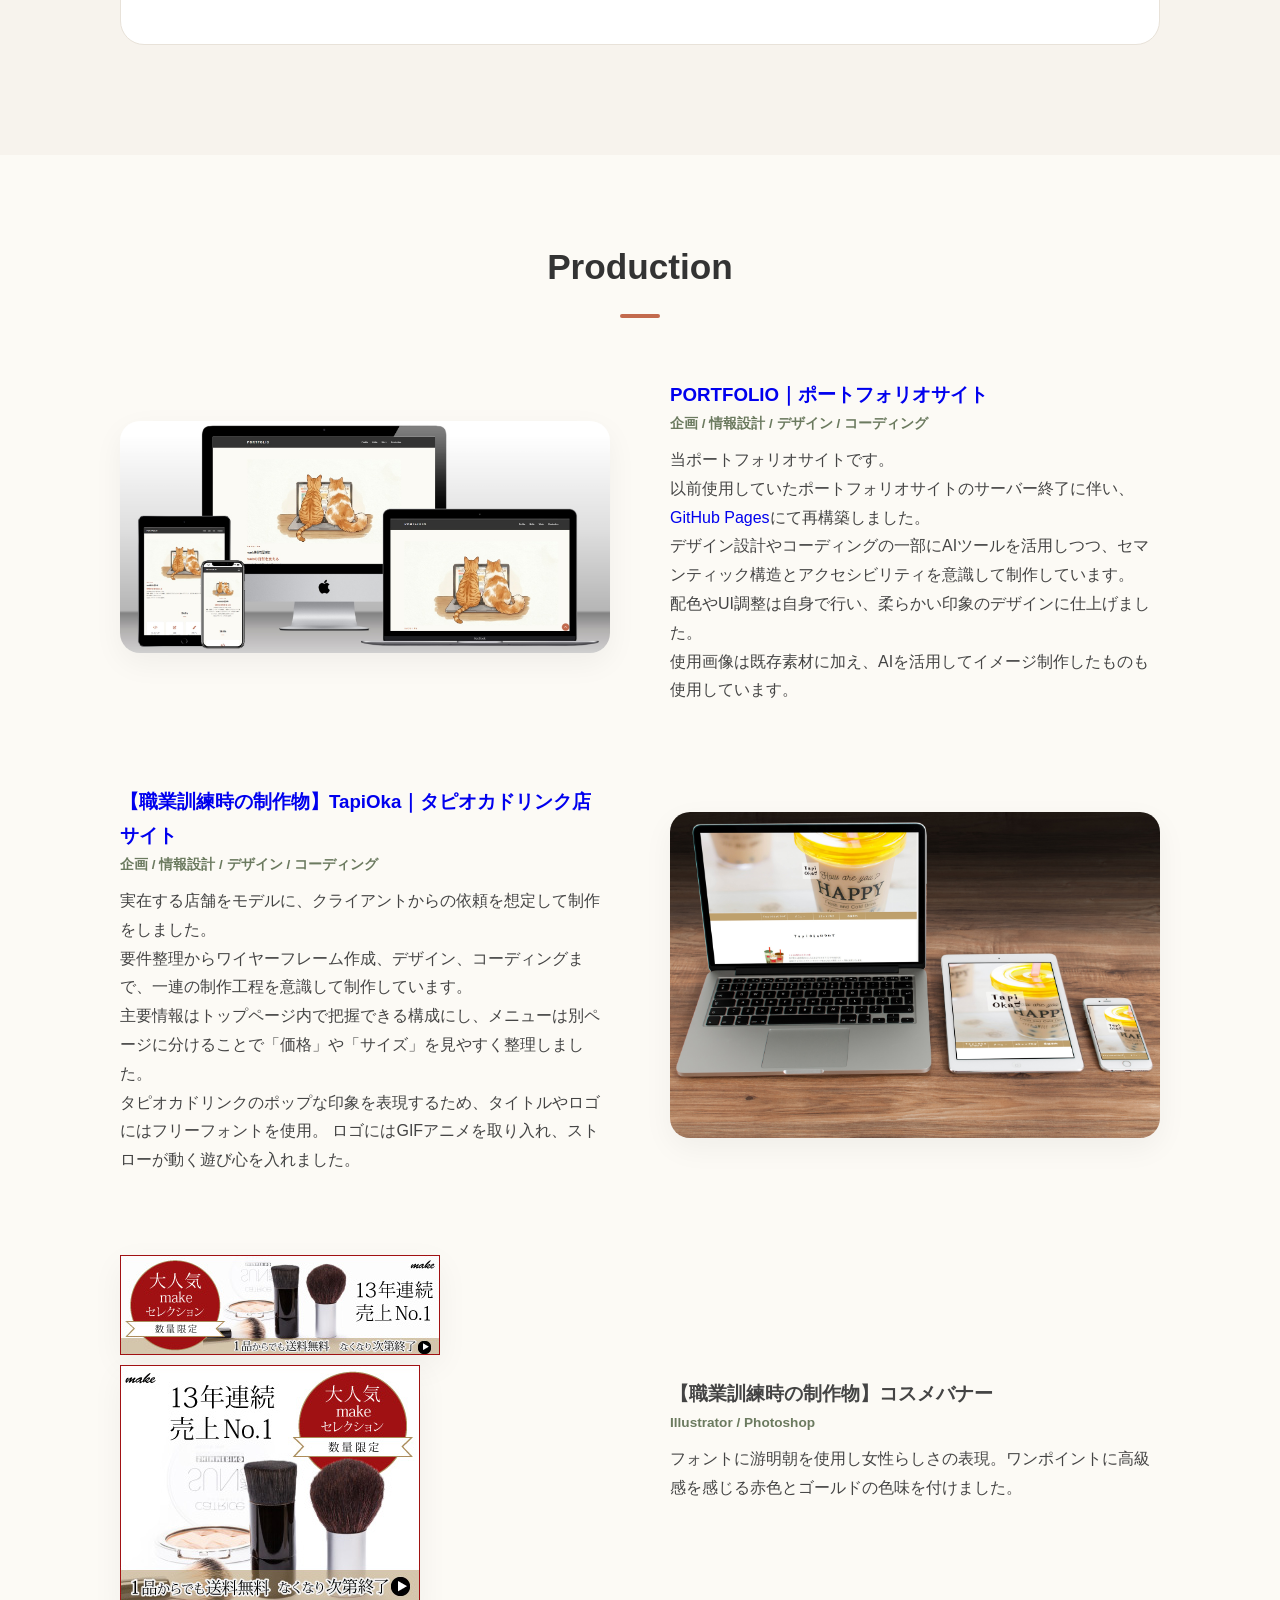
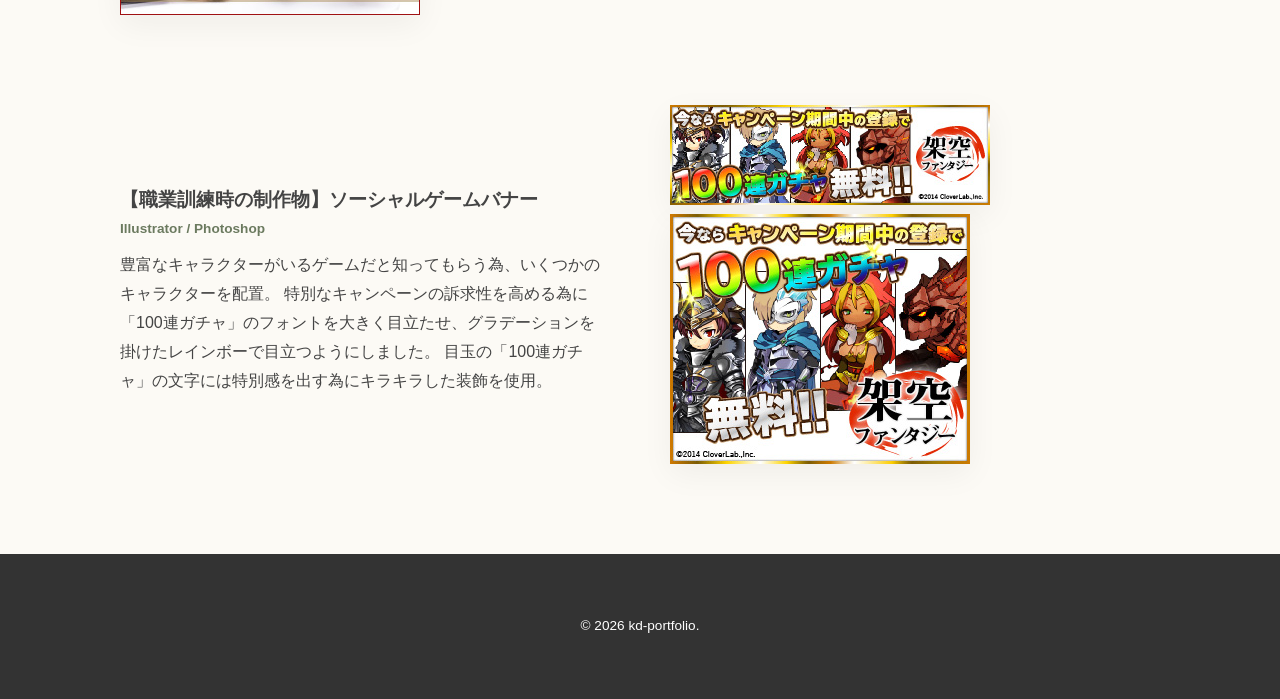
==== commit 58aedc99: "Add files via upload" ====
--- a/index.html
+++ b/index.html
@@ -4,7 +4,8 @@
 <head>
     <meta charset="UTF-8">
     <meta name="viewport" content="width=device-width, initial-scale=1.0">
-    <title>KD-Portfolio</title>
+    <title>KD-PORTFOLIO</title>
+    <meta name="description" content="Web制作・更新運用経験9年、制作者のポートフォリオサイトです。">
     <link rel="stylesheet" href="style.css">
     <link rel="stylesheet" href="https://cdnjs.cloudflare.com/ajax/libs/font-awesome/6.0.0/css/all.min.css">
 </head>
@@ -12,7 +13,7 @@
 <body id="top">
     <header class="header">
         <div class="container header-inner">
-            <h1 class="site-logo">PORTFOLIO</h1>
+            <h1 class="site-logo">KD-PORTFOLIO</h1>
 
             <button class="menu-btn" id="js-menu-btn" aria-label="メニュー開閉">
                 <span></span><span></span><span></span>
--- a/style.css
+++ b/style.css
@@ -185,7 +185,7 @@
 /* Skills */
 .skills-grid {
     display: grid;
-    grid-template-columns: repeat(auto-fit, minmax(220px, 1fr));
+    grid-template-columns: repeat(auto-fit, minmax(48%, 1fr));
     gap: 25px;
 }
 
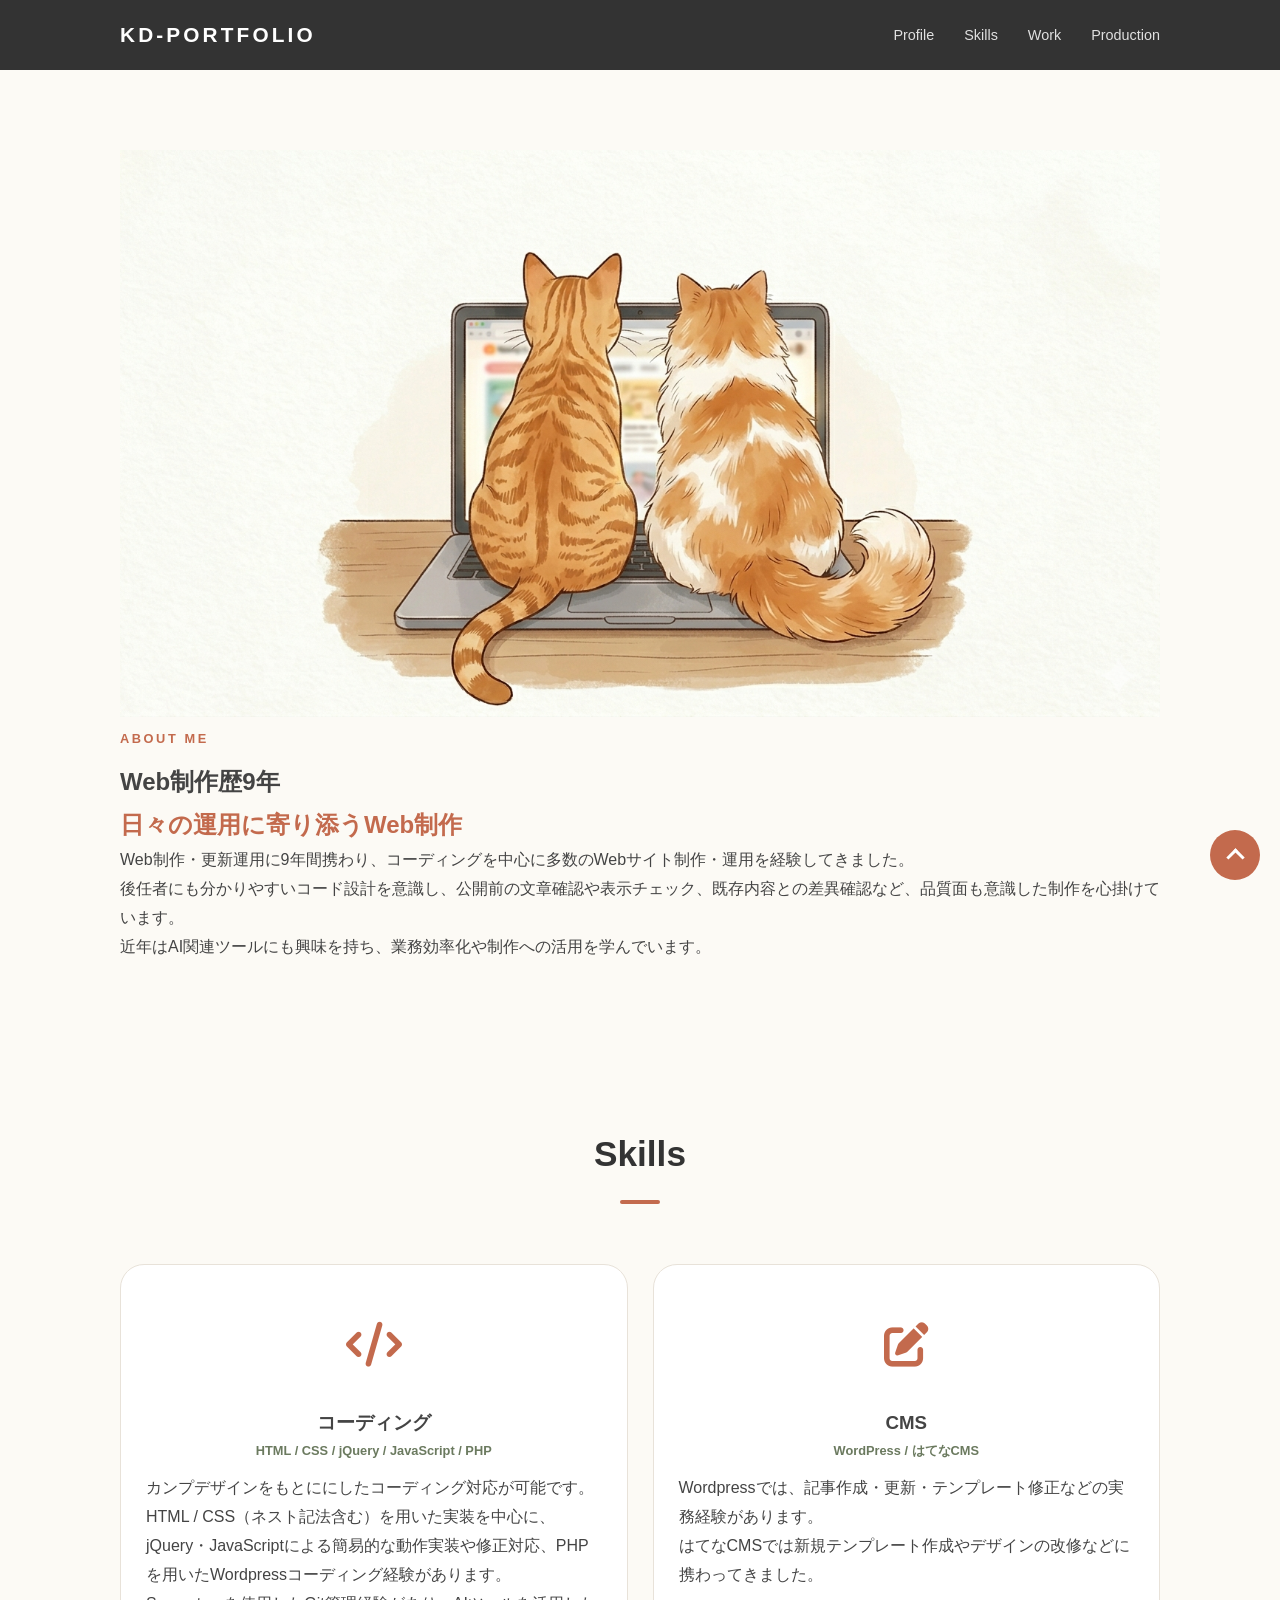
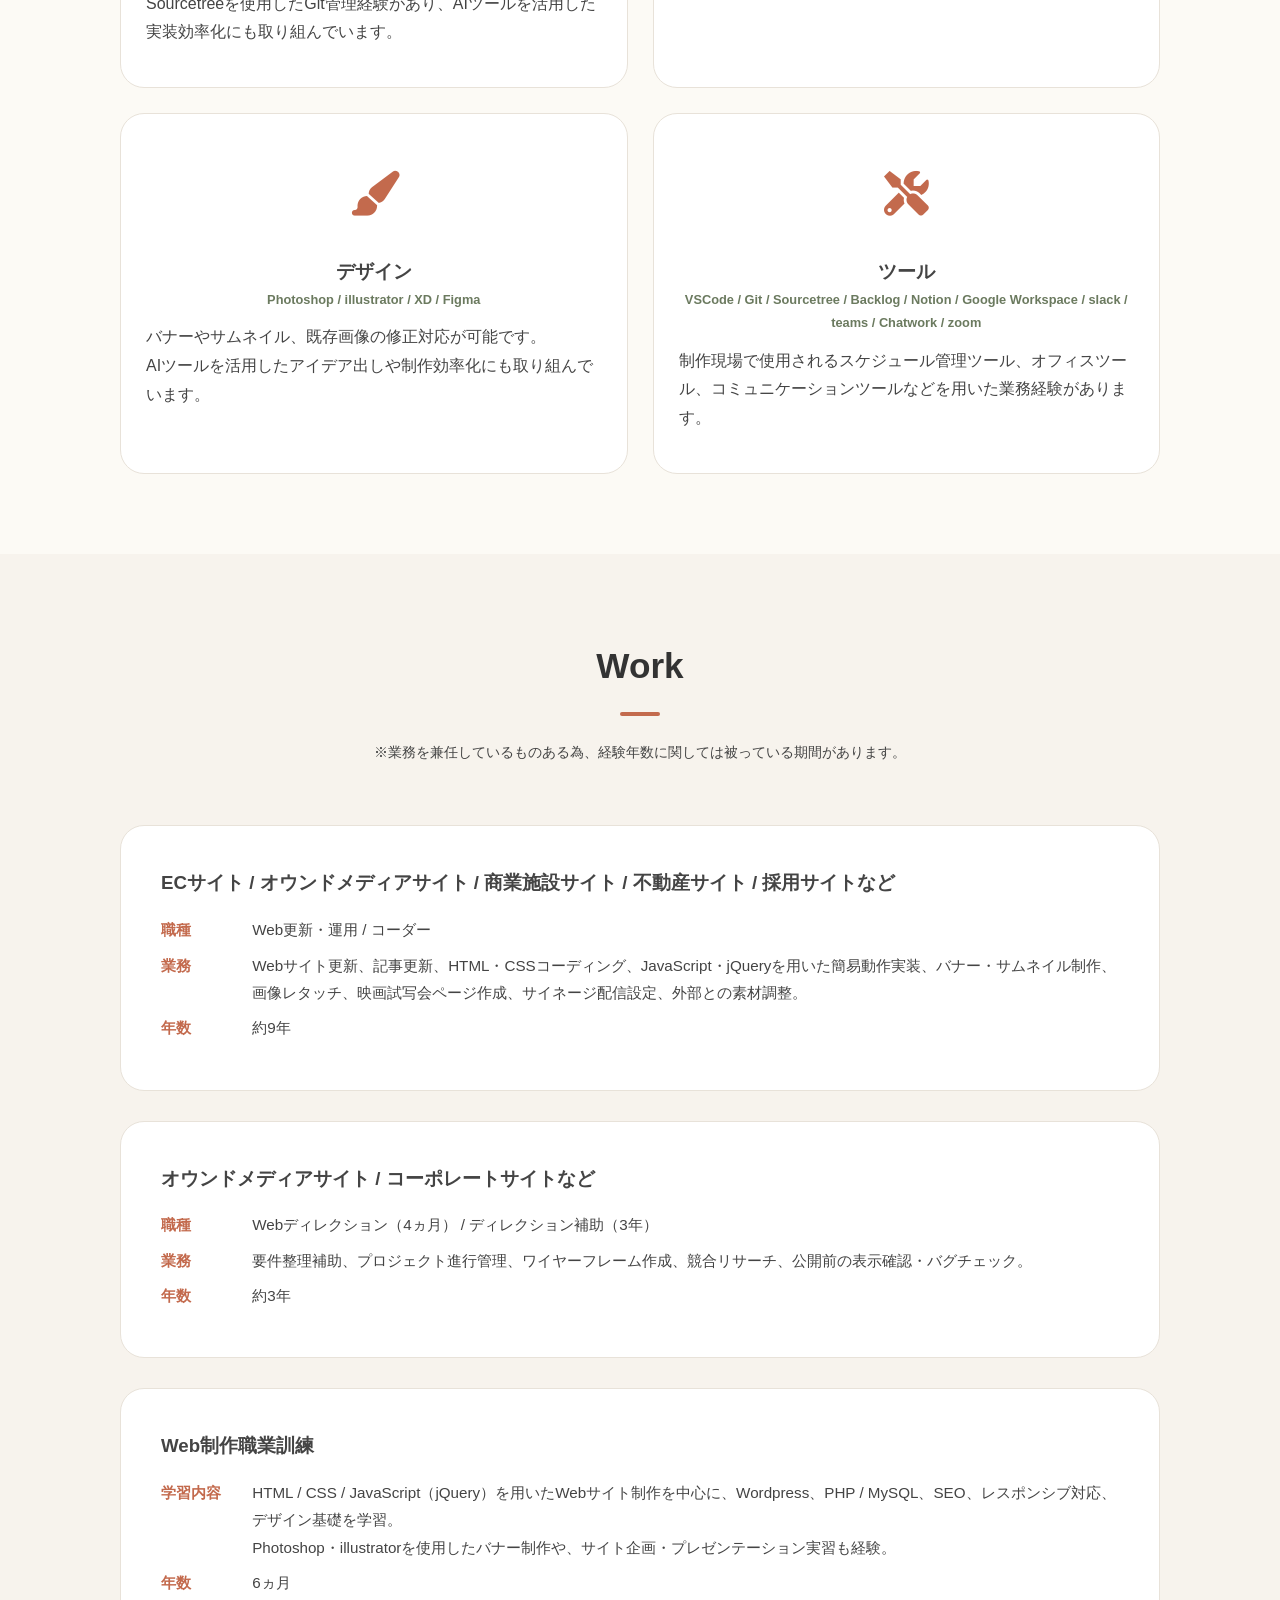
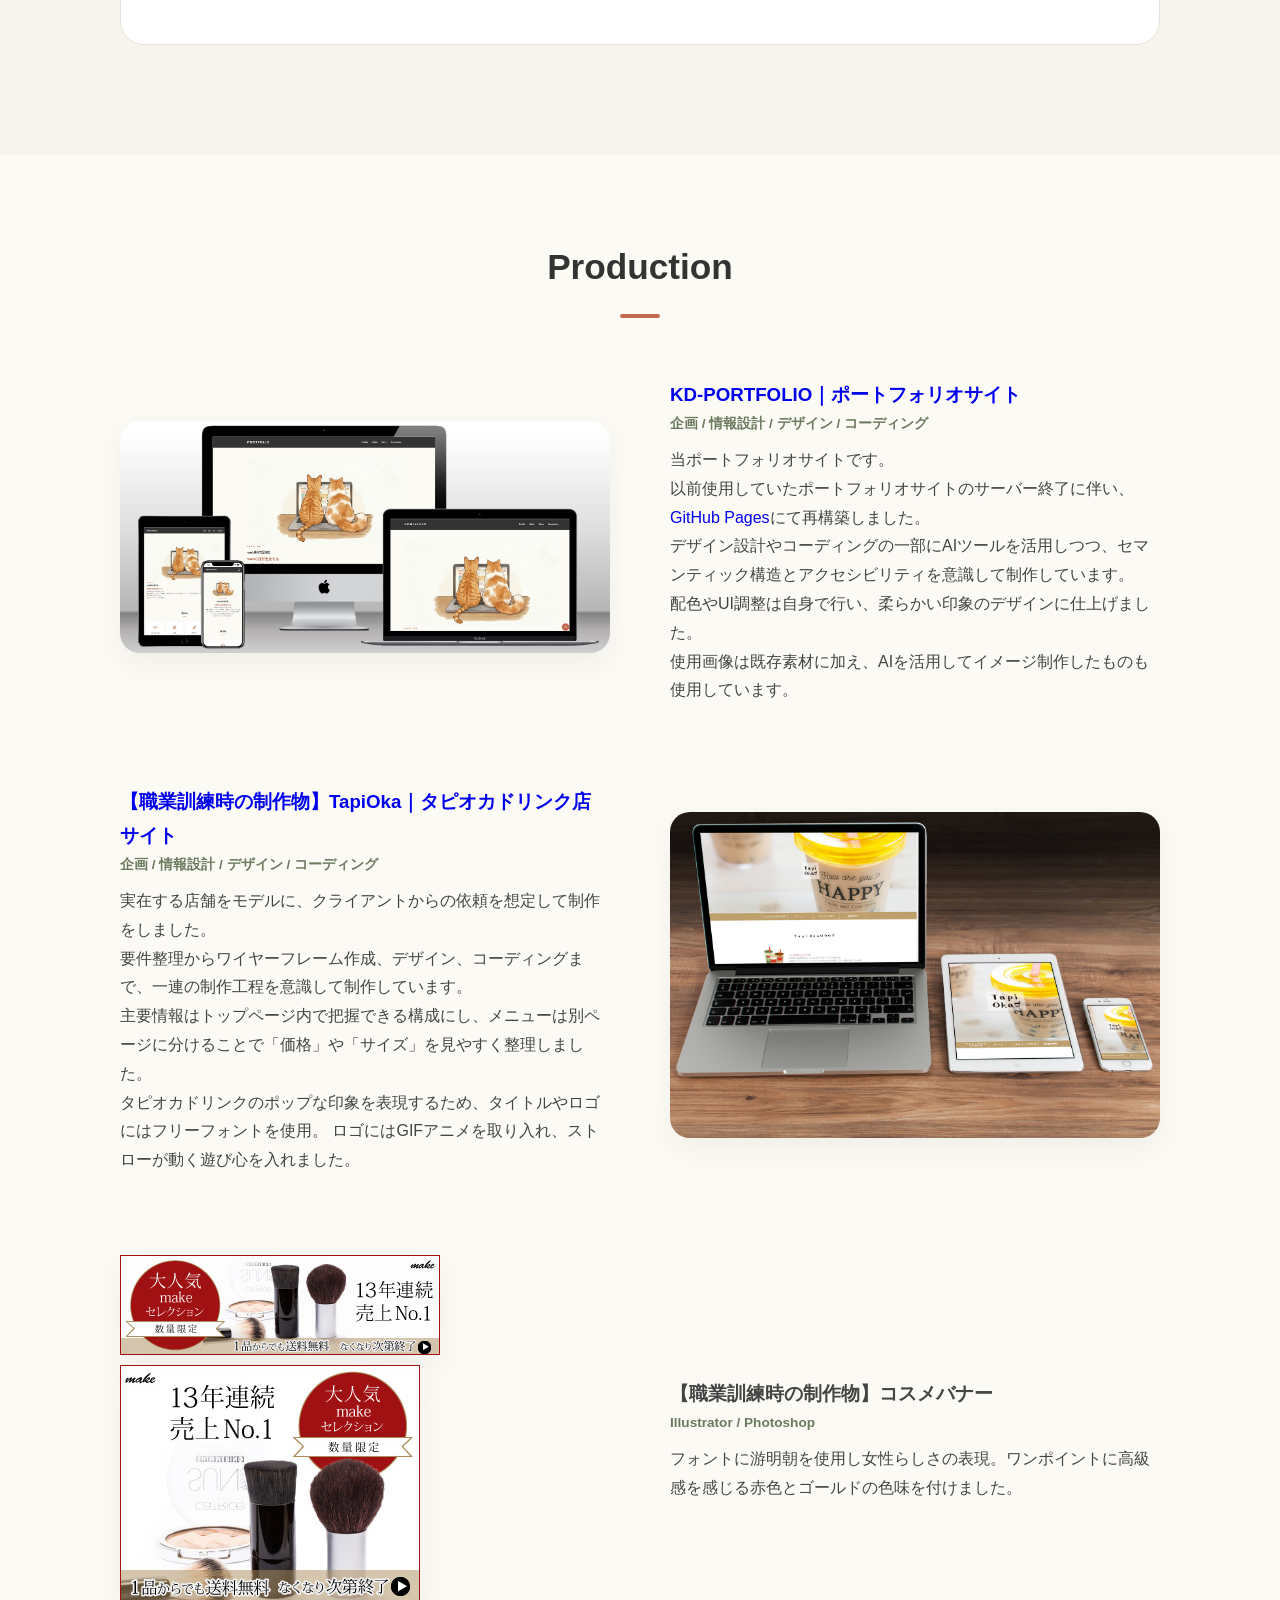
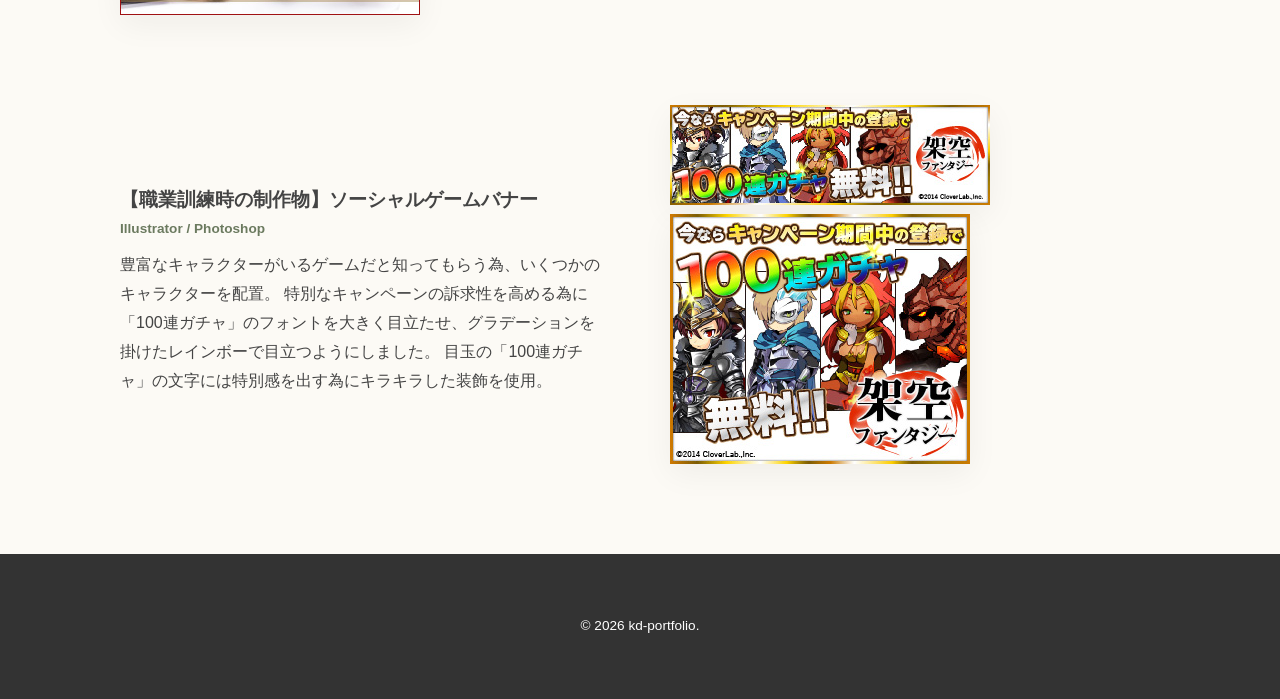
==== commit e994c11f: "Add files via upload" ====
--- a/index.html
+++ b/index.html
@@ -148,7 +148,7 @@
                         <div class="production-visual"><a href="https://kd-site.github.io/Portfolio/"
                                 target="_blank"><img src="img/thumb-02.jpg" alt="ポートフォリオサイト プレビュー"></a></div>
                         <div class="production-info">
-                            <h3><a href="https://kd-site.github.io/Portfolio/" target="_blank">PORTFOLIO｜ポートフォリオサイト</a>
+                            <h3><a href="https://kd-site.github.io/Portfolio/" target="_blank">KD-PORTFOLIO｜ポートフォリオサイト</a>
                             </h3>
                             <p class="production-tag">企画 / 情報設計 / デザイン / コーディング</p>
                             <p>当ポートフォリオサイトです。<br>以前使用していたポートフォリオサイトのサーバー終了に伴い、<a href="https://github.com/"
--- a/style.css
+++ b/style.css
@@ -203,7 +203,7 @@
     transform: translateY(-5px);
 }
 
-.skill-card>p {
+.skill-card > p:not(.tags) {
     text-align: left;
 }
 
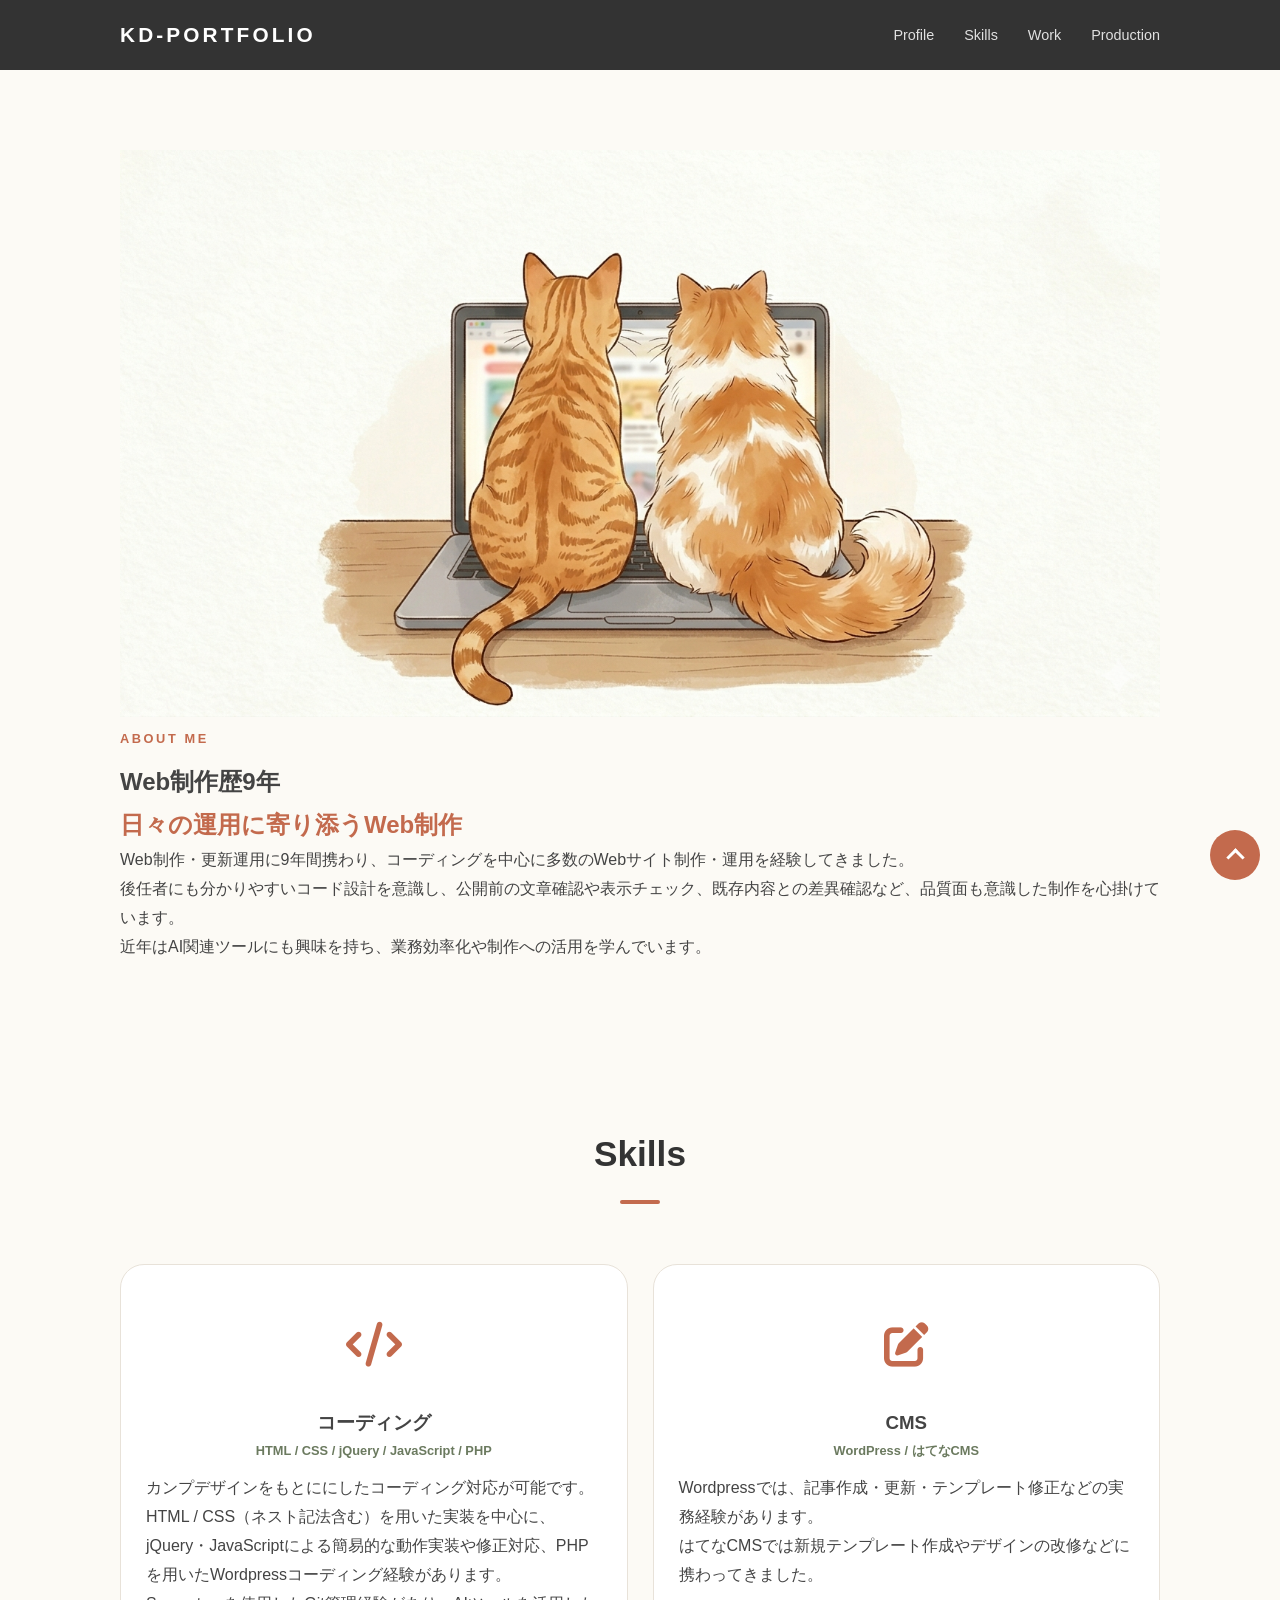
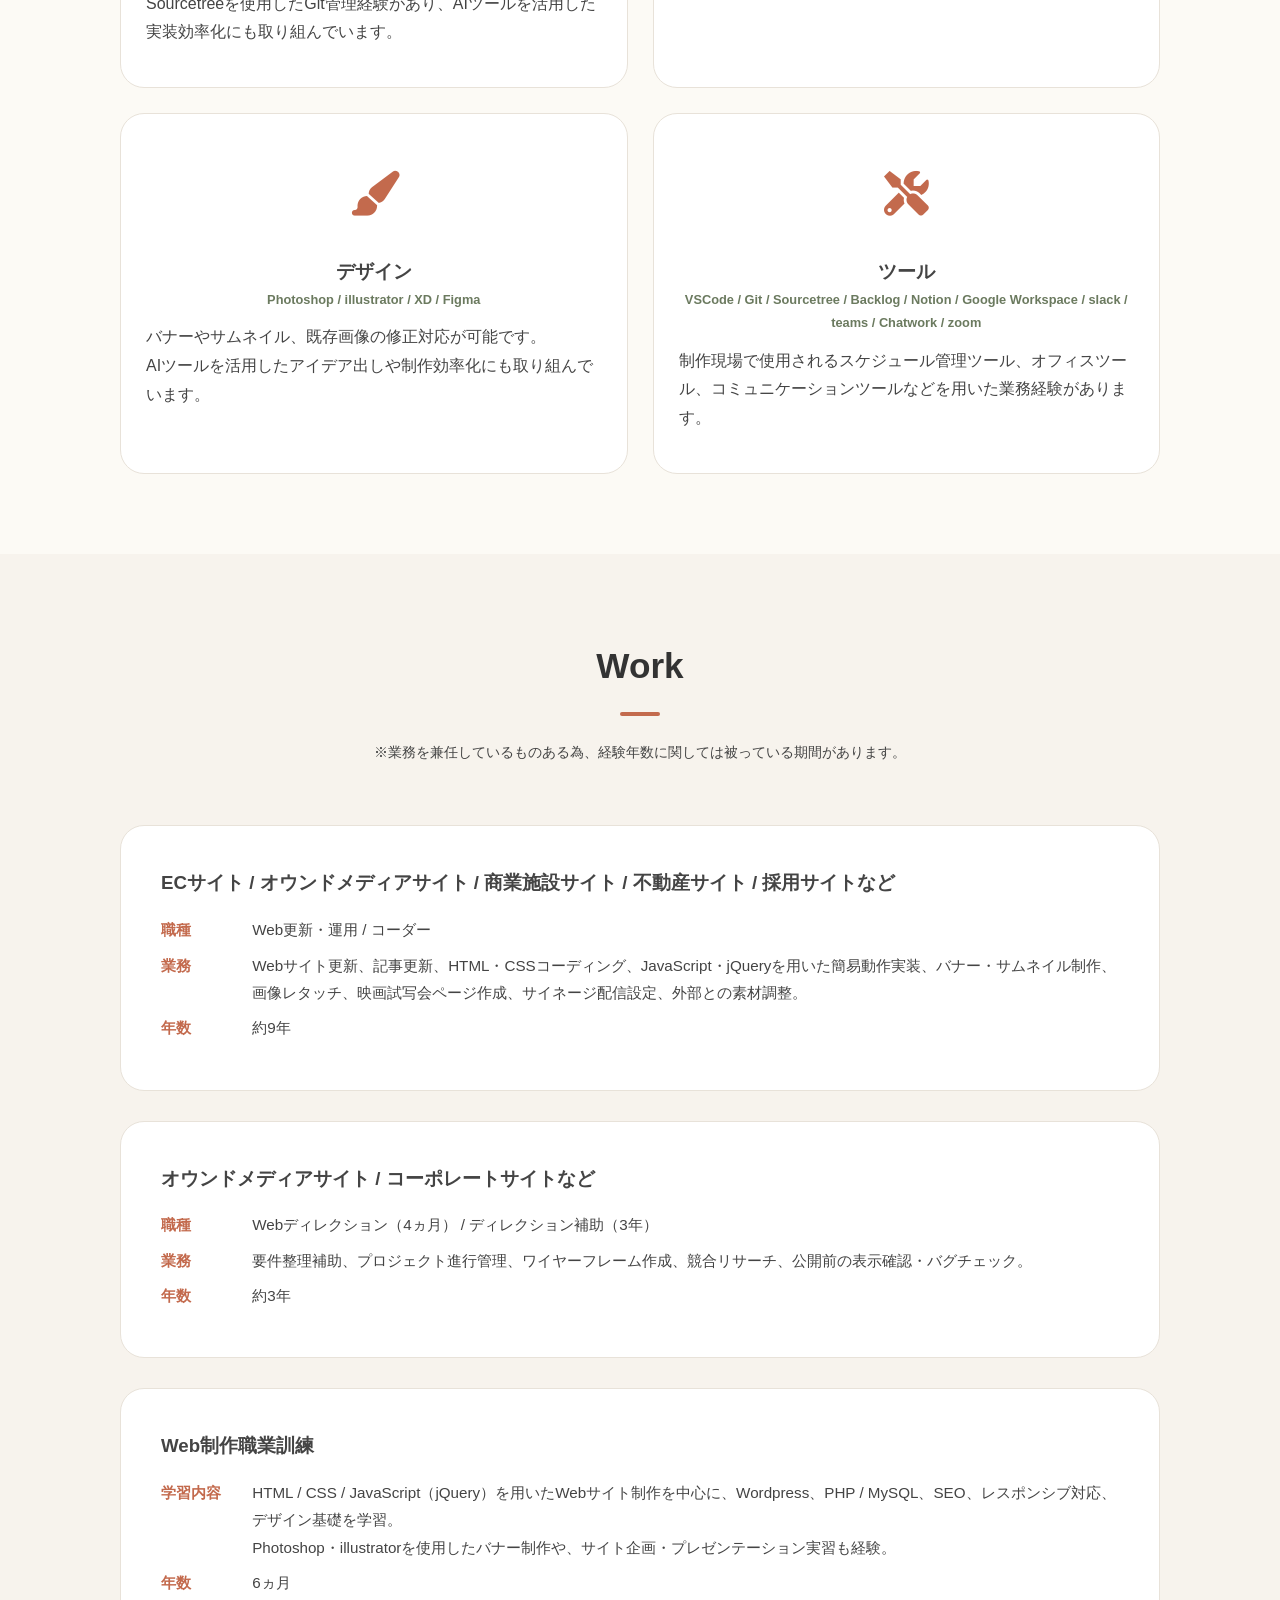
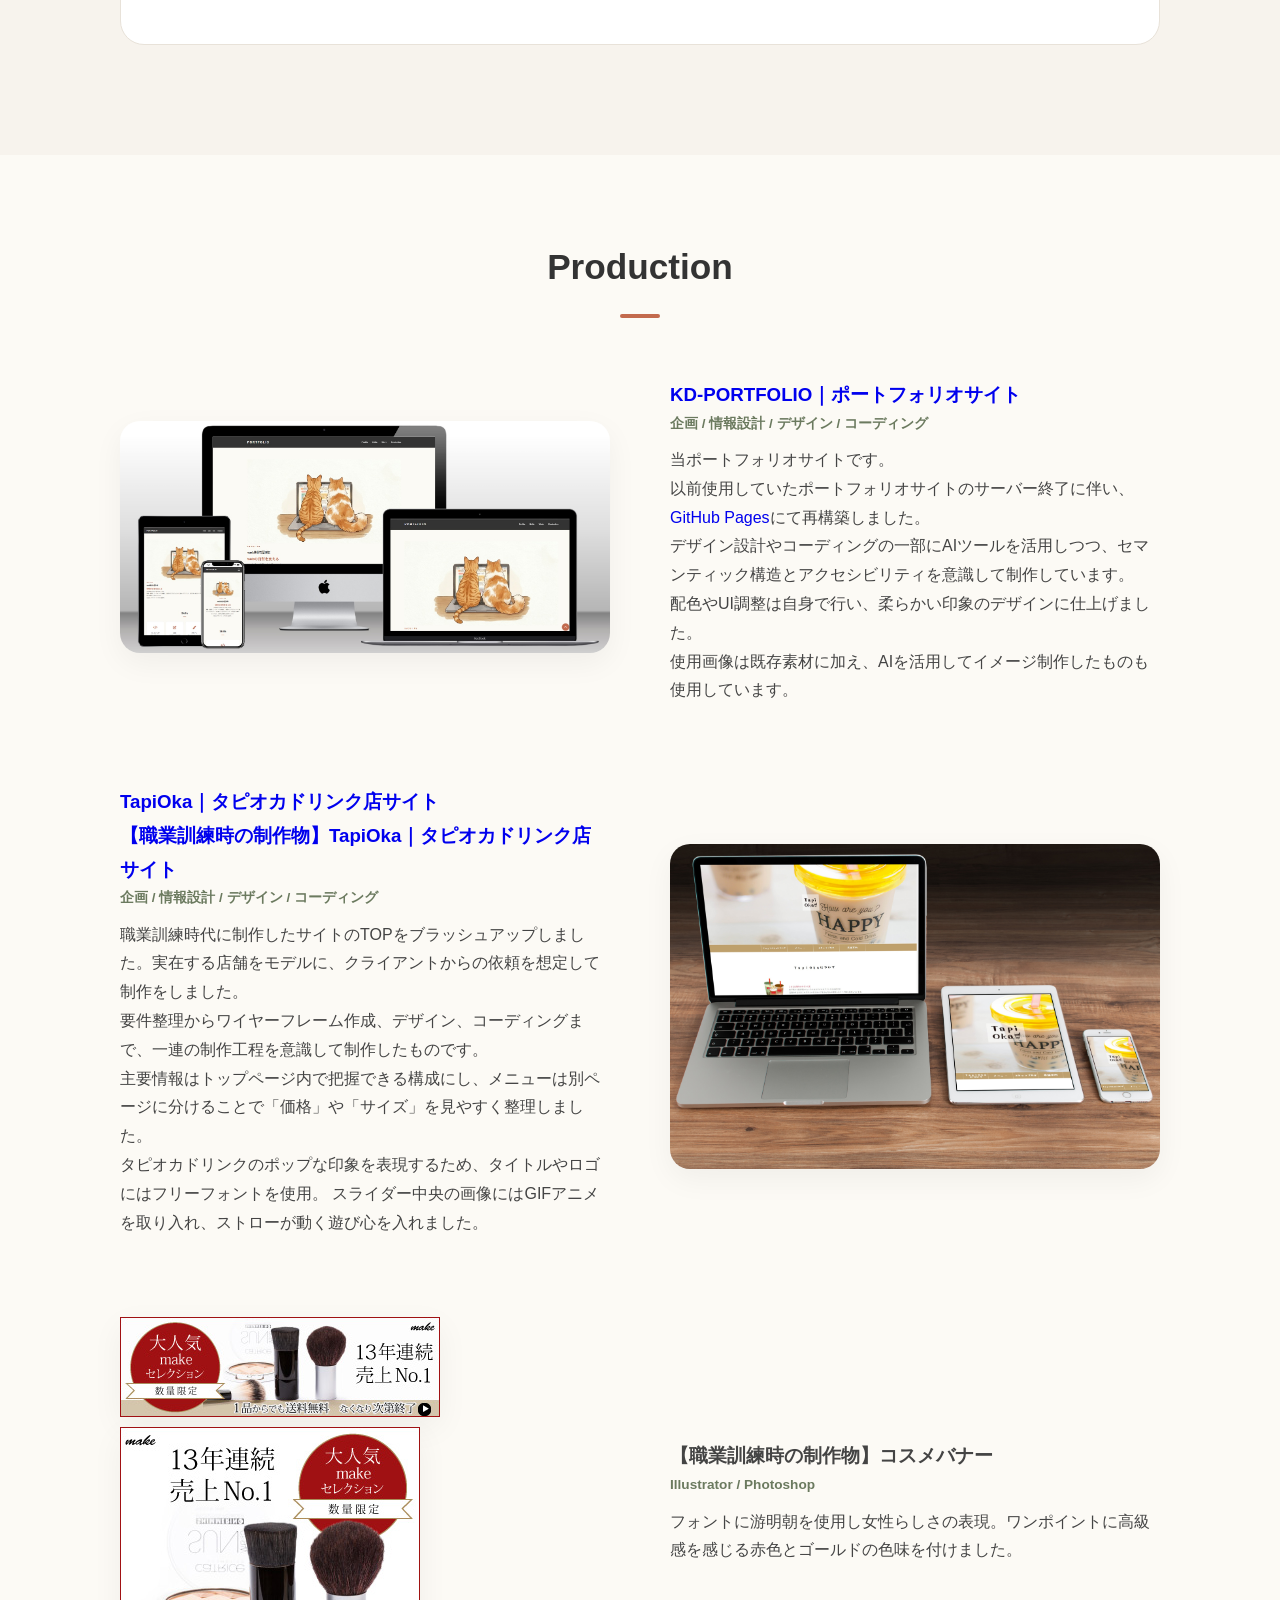
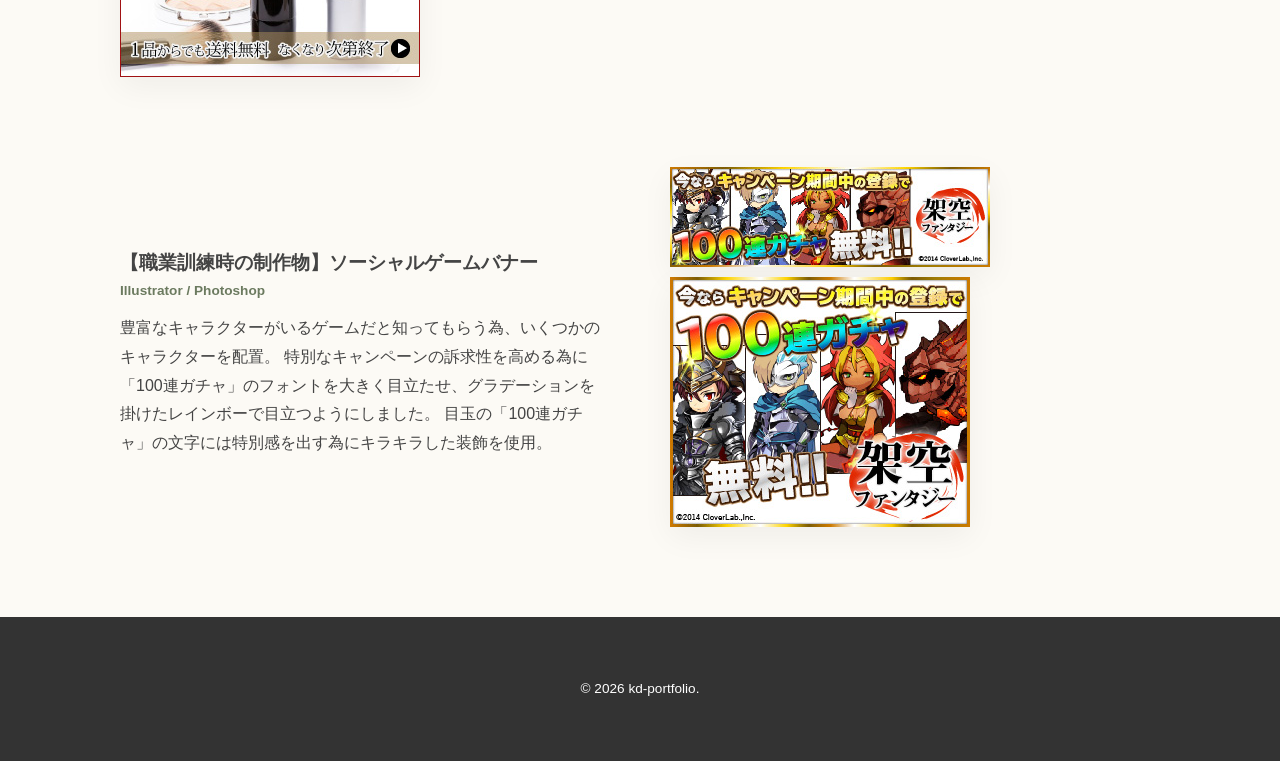
==== commit 75b26969: "Add files via upload" ====
--- a/index.html
+++ b/index.html
@@ -148,7 +148,8 @@
                         <div class="production-visual"><a href="https://kd-site.github.io/Portfolio/"
                                 target="_blank"><img src="img/thumb-02.jpg" alt="ポートフォリオサイト プレビュー"></a></div>
                         <div class="production-info">
-                            <h3><a href="https://kd-site.github.io/Portfolio/" target="_blank">KD-PORTFOLIO｜ポートフォリオサイト</a>
+                            <h3><a href="https://kd-site.github.io/Portfolio/"
+                                    target="_blank">KD-PORTFOLIO｜ポートフォリオサイト</a>
                             </h3>
                             <p class="production-tag">企画 / 情報設計 / デザイン / コーディング</p>
                             <p>当ポートフォリオサイトです。<br>以前使用していたポートフォリオサイトのサーバー終了に伴い、<a href="https://github.com/"
@@ -158,15 +159,17 @@
                         </div>
                     </article>
                     <article class="production-item js-fade">
-                        <div class="production-visual"><a href="http://kdportfolio.kinugoshi.net/KD-portfolio/TapiOka/"
+                        <div class="production-visual"><a href="https://kd-site.github.io/Portfolio/tapioka/"
                                 target="_blank"><img src="img/thumb-01.jpg" alt="TapiOka プレビュー"></a></div>
                         <div class="production-info">
+                            <h3><a href="https://kd-site.github.io/Portfolio/tapioka/"
+                                    target="_blank">TapiOka｜タピオカドリンク店サイト</a></h3>
                             <h3><a href="http://kdportfolio.kinugoshi.net/KD-portfolio/TapiOka/"
                                     target="_blank">【職業訓練時の制作物】TapiOka｜タピオカドリンク店サイト</a></h3>
                             <p class="production-tag">企画 / 情報設計 / デザイン / コーディング</p>
-                            <p>実在する店舗をモデルに、クライアントからの依頼を想定して制作をしました。<br>要件整理からワイヤーフレーム作成、デザイン、コーディングまで、一連の制作工程を意識して制作しています。<br>
+                            <p>職業訓練時代に制作したサイトのTOPをブラッシュアップしました。実在する店舗をモデルに、クライアントからの依頼を想定して制作をしました。<br>要件整理からワイヤーフレーム作成、デザイン、コーディングまで、一連の制作工程を意識して制作したものです。<br>
                                 主要情報はトップページ内で把握できる構成にし、メニューは別ページに分けることで「価格」や「サイズ」を見やすく整理しました。<br>
-                                タピオカドリンクのポップな印象を表現するため、タイトルやロゴにはフリーフォントを使用。 ロゴにはGIFアニメを取り入れ、ストローが動く遊び心を入れました。
+                                タピオカドリンクのポップな印象を表現するため、タイトルやロゴにはフリーフォントを使用。 スライダー中央の画像にはGIFアニメを取り入れ、ストローが動く遊び心を入れました。
                             </p>
                         </div>
                     </article>
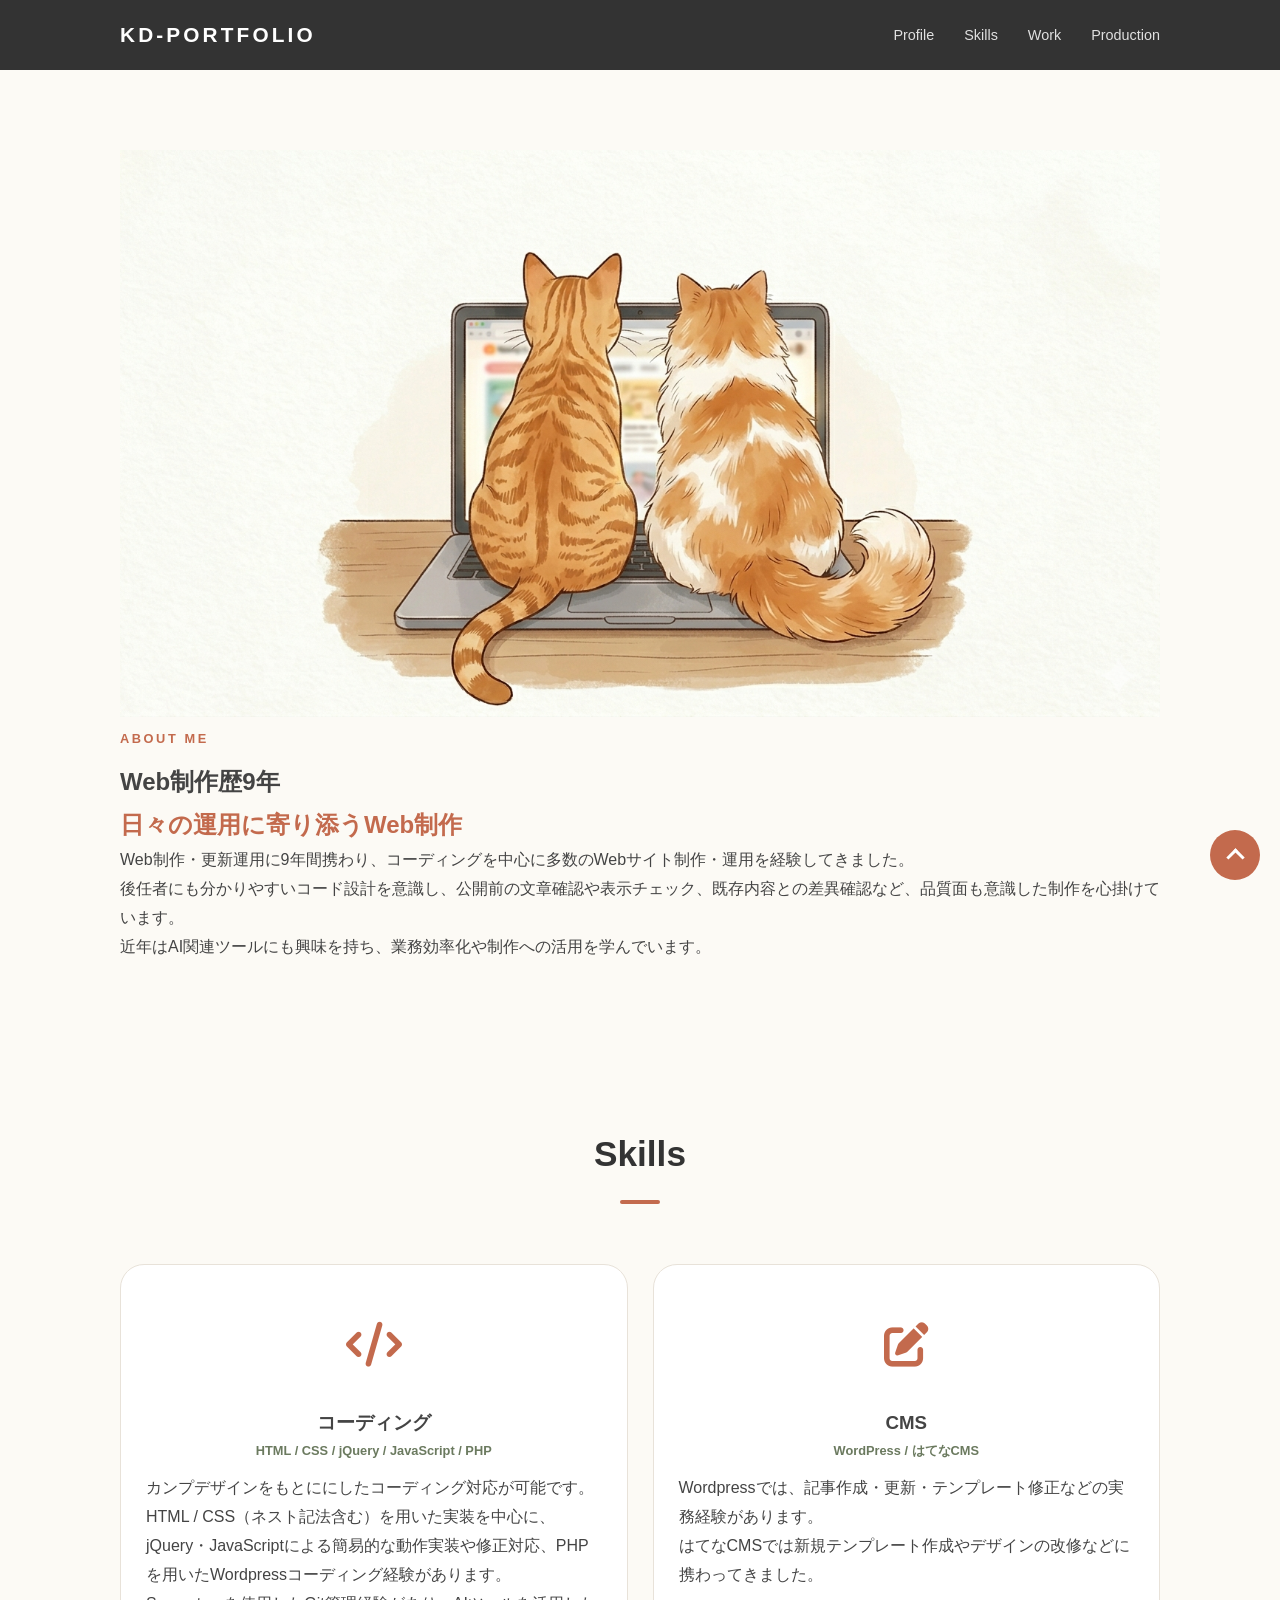
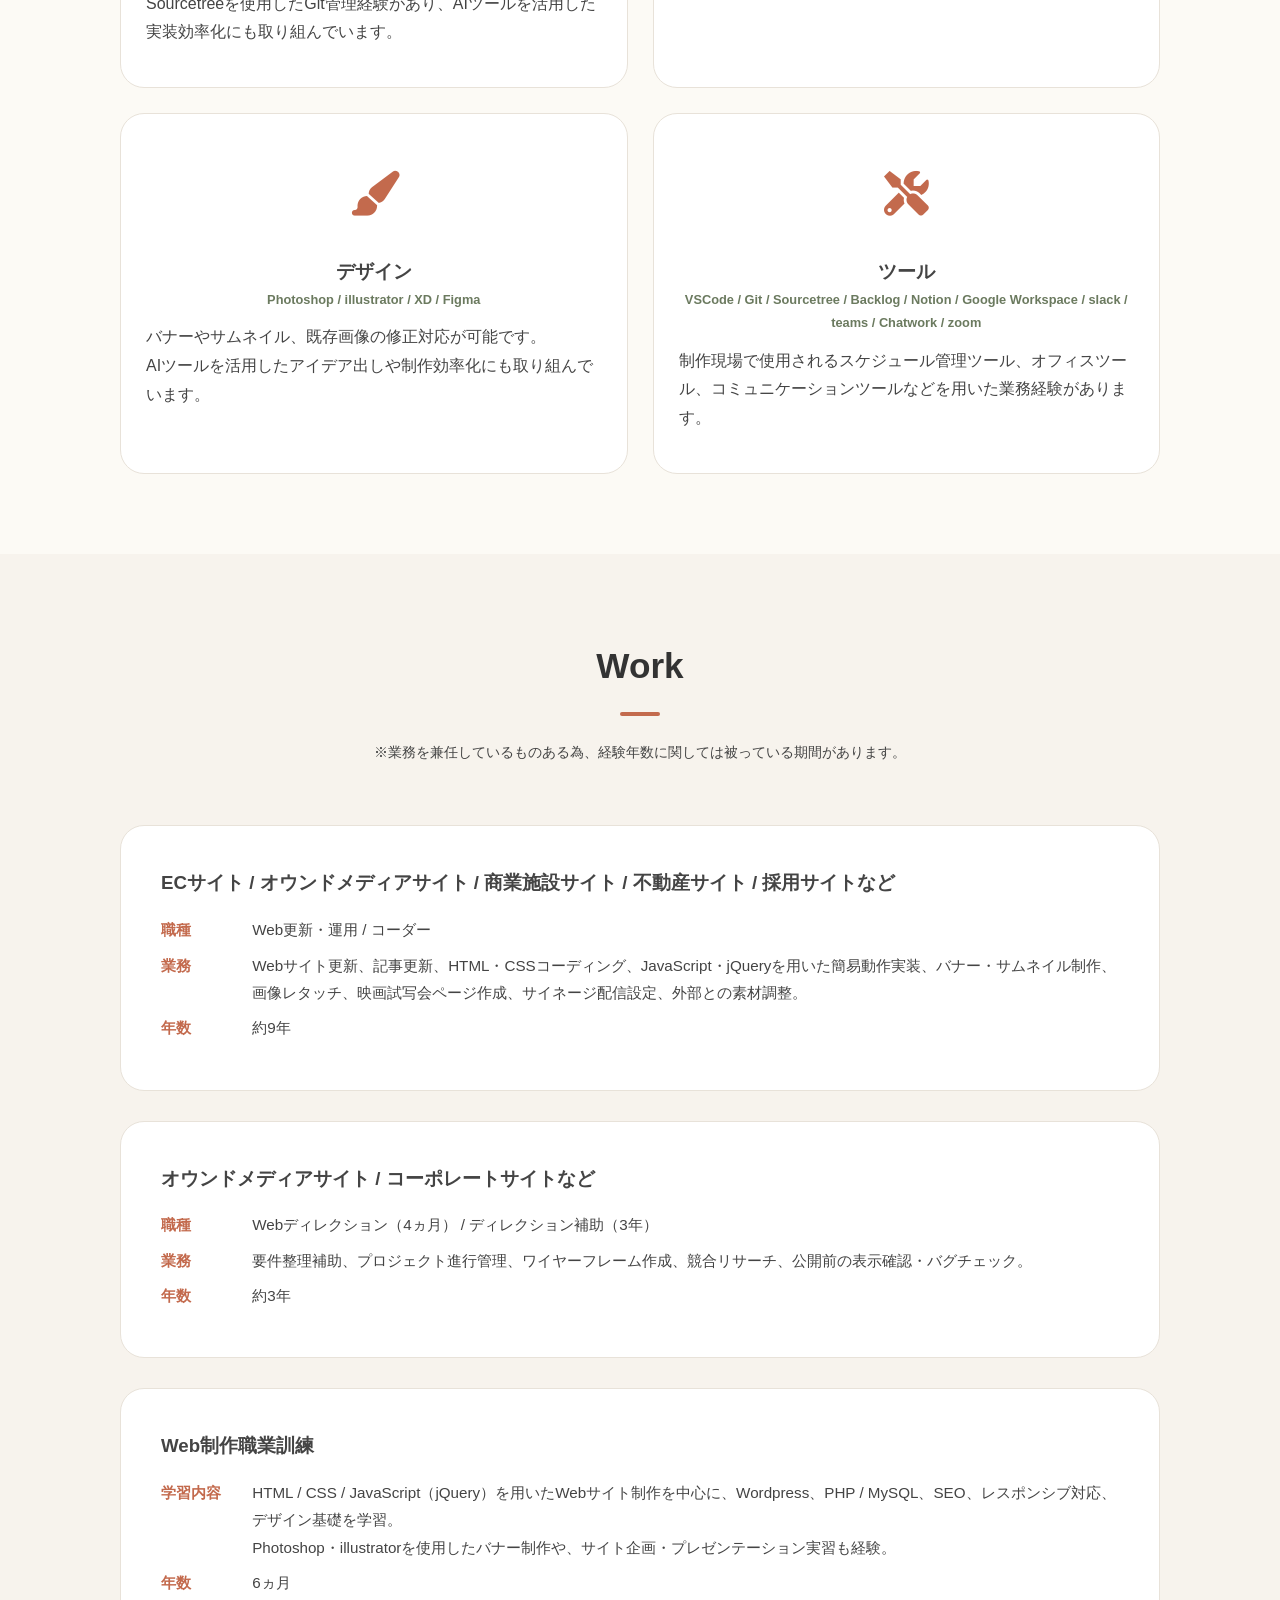
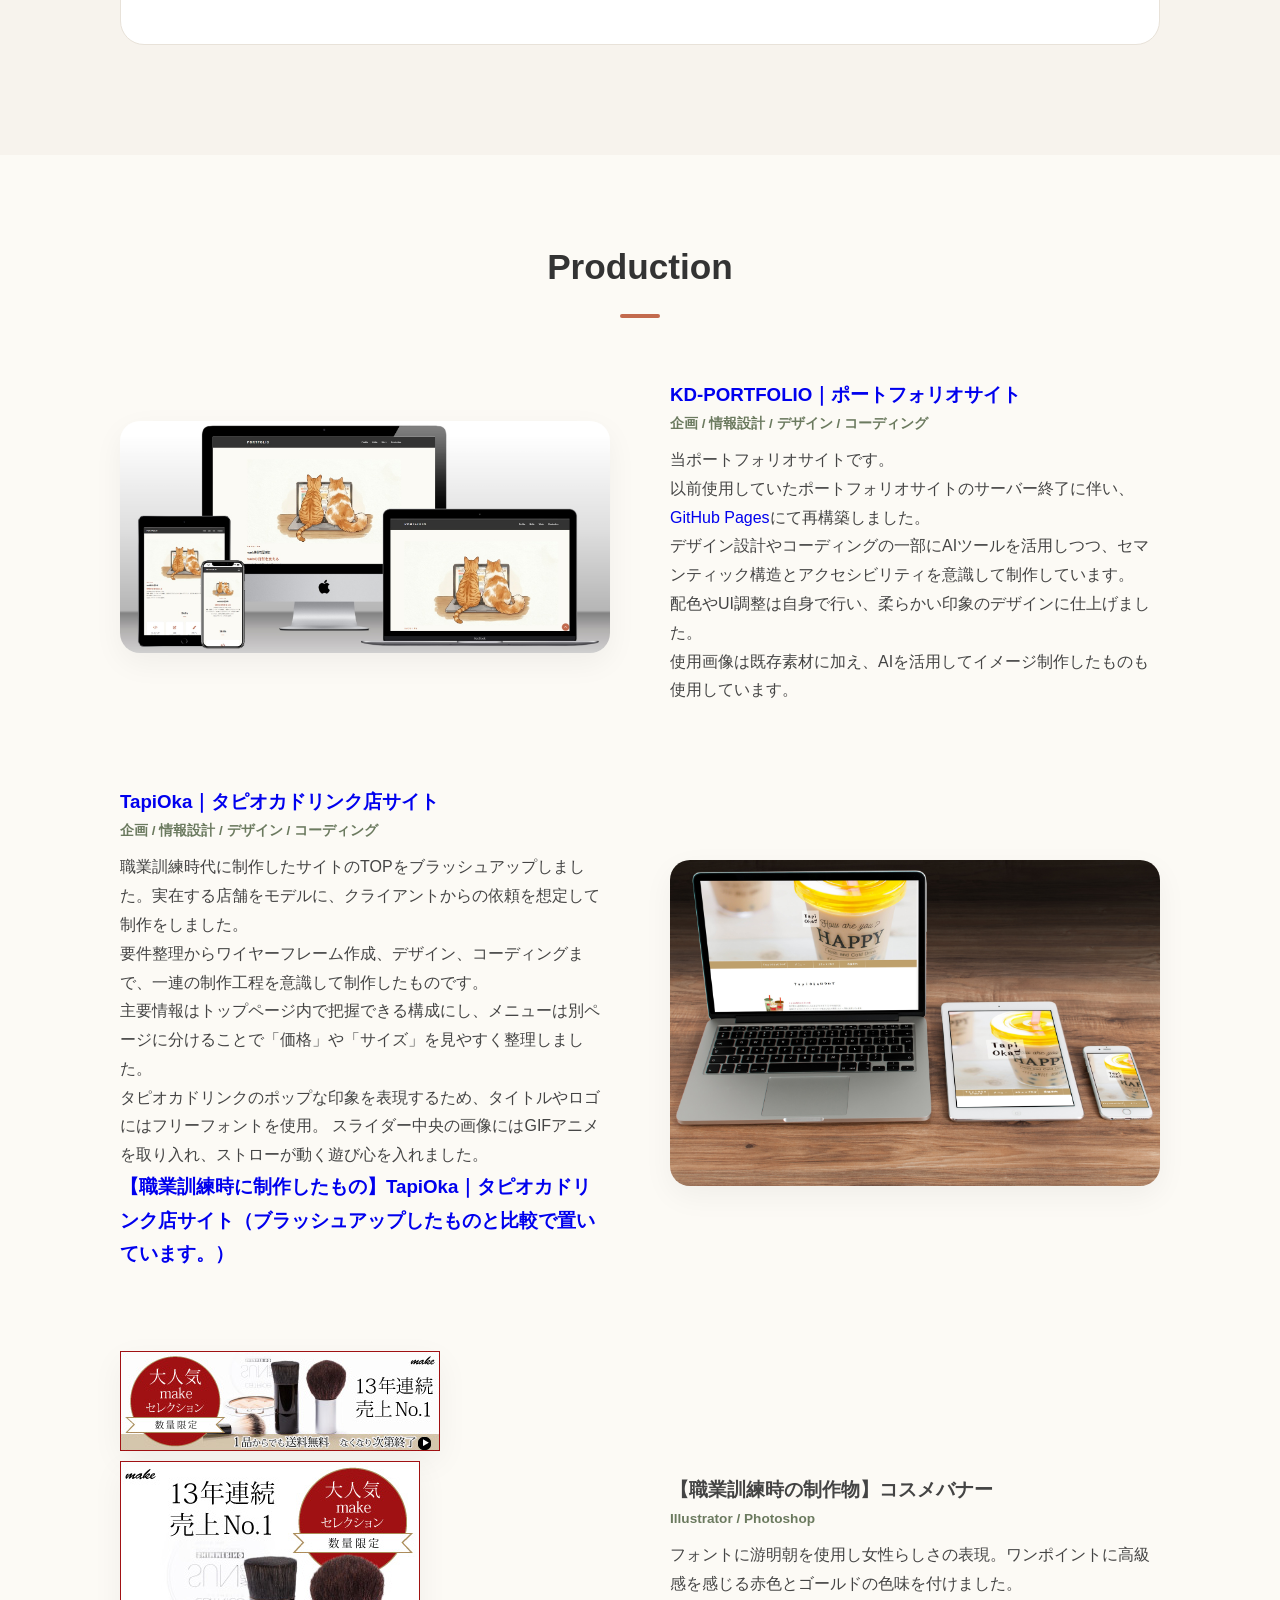
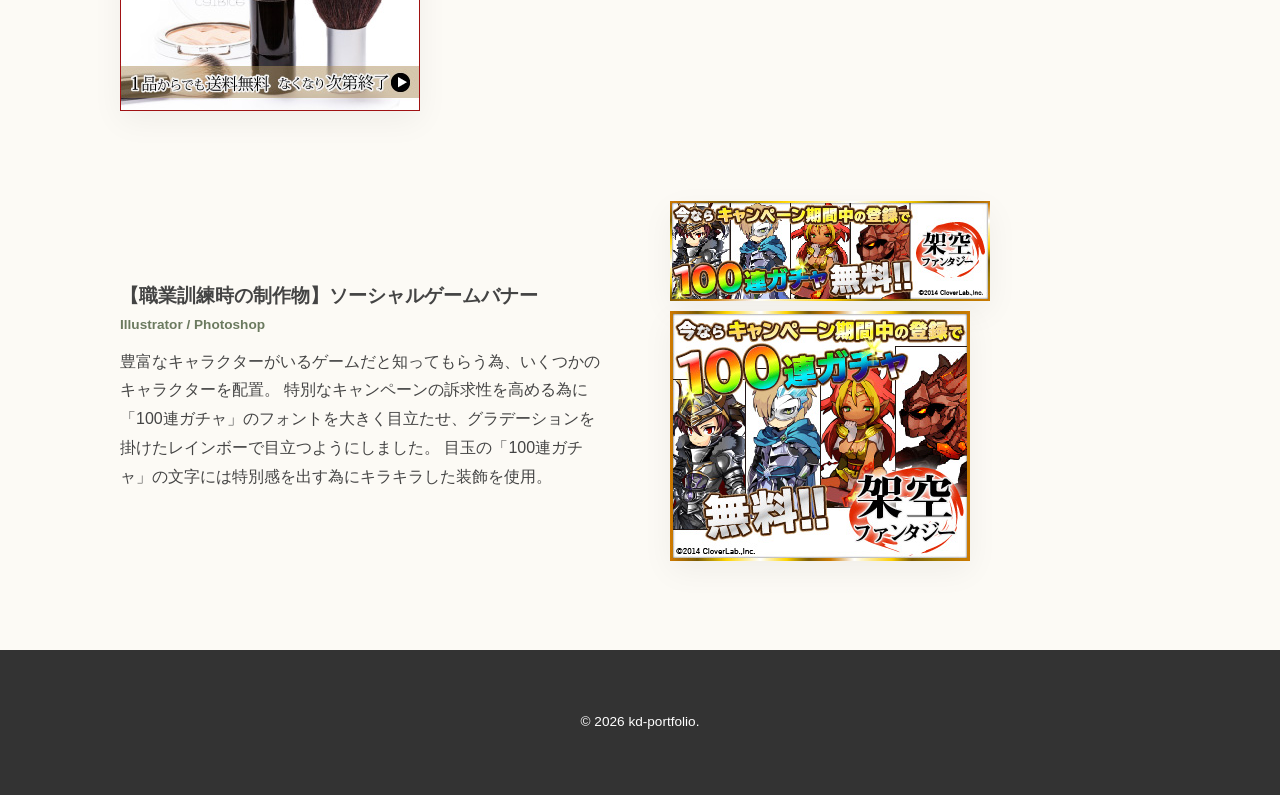
==== commit d4997d27: "Add files via upload" ====
--- a/index.html
+++ b/index.html
@@ -164,13 +164,13 @@
                         <div class="production-info">
                             <h3><a href="https://kd-site.github.io/Portfolio/tapioka/"
                                     target="_blank">TapiOka｜タピオカドリンク店サイト</a></h3>
-                            <h3><a href="http://kdportfolio.kinugoshi.net/KD-portfolio/TapiOka/"
-                                    target="_blank">【職業訓練時の制作物】TapiOka｜タピオカドリンク店サイト</a></h3>
                             <p class="production-tag">企画 / 情報設計 / デザイン / コーディング</p>
                             <p>職業訓練時代に制作したサイトのTOPをブラッシュアップしました。実在する店舗をモデルに、クライアントからの依頼を想定して制作をしました。<br>要件整理からワイヤーフレーム作成、デザイン、コーディングまで、一連の制作工程を意識して制作したものです。<br>
                                 主要情報はトップページ内で把握できる構成にし、メニューは別ページに分けることで「価格」や「サイズ」を見やすく整理しました。<br>
                                 タピオカドリンクのポップな印象を表現するため、タイトルやロゴにはフリーフォントを使用。 スライダー中央の画像にはGIFアニメを取り入れ、ストローが動く遊び心を入れました。
                             </p>
+                            <h3><a href="http://kdportfolio.kinugoshi.net/KD-portfolio/TapiOka/"
+                                    target="_blank">【職業訓練時に制作したもの】TapiOka｜タピオカドリンク店サイト（ブラッシュアップしたものと比較で置いています。）</a></h3>
                         </div>
                     </article>
                     <article class="production-item js-fade">
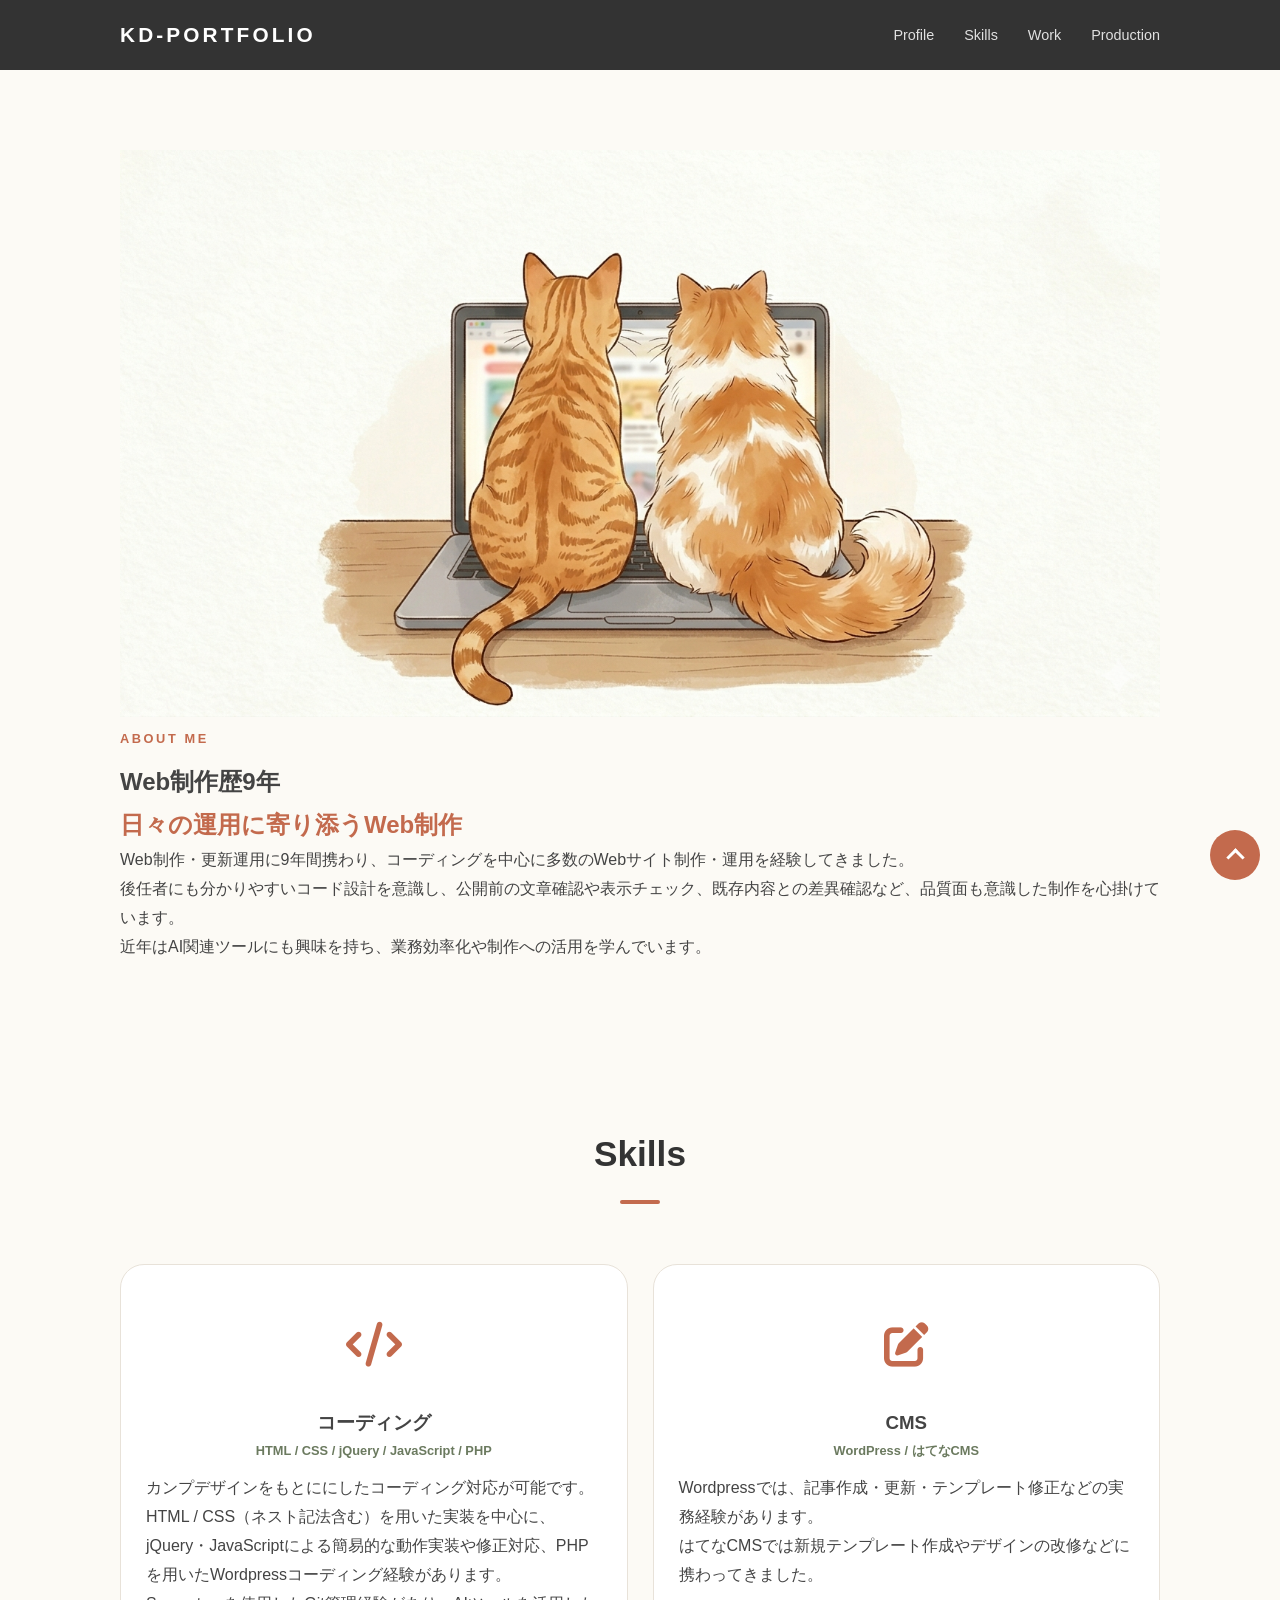
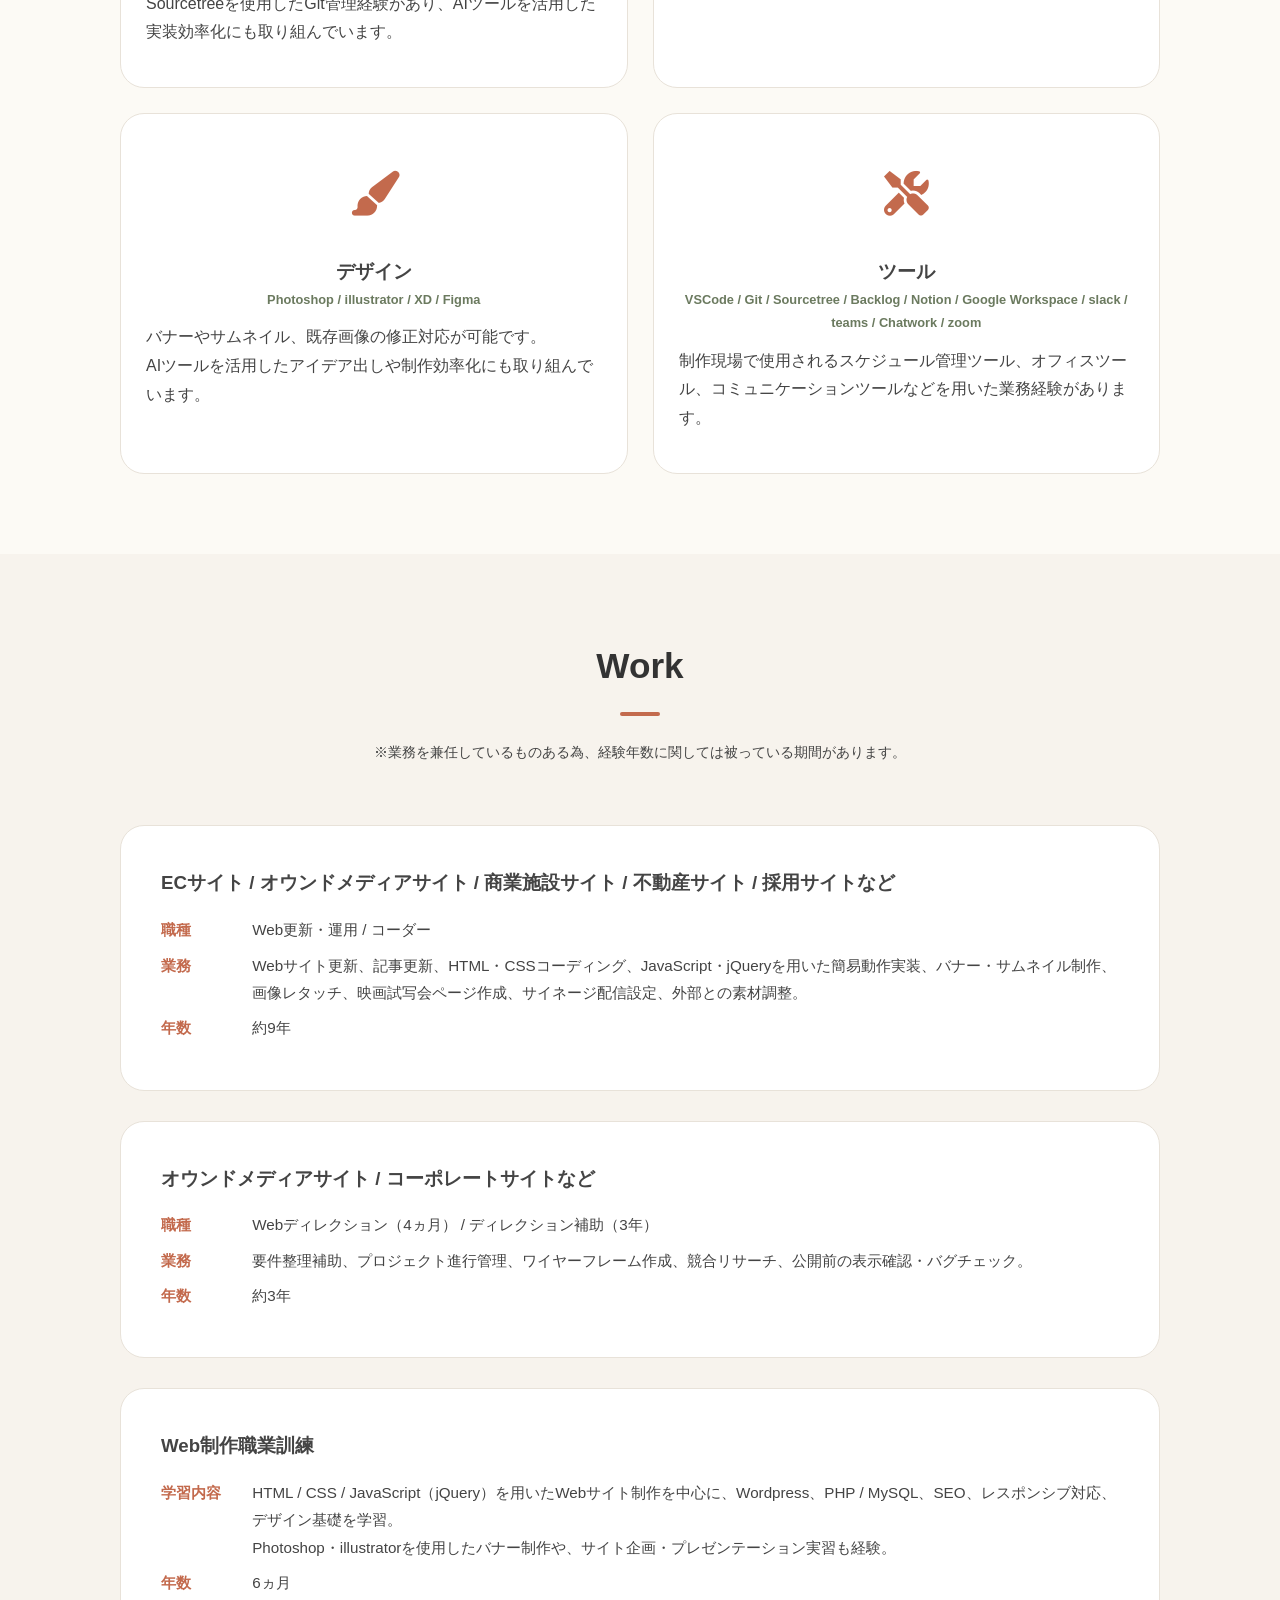
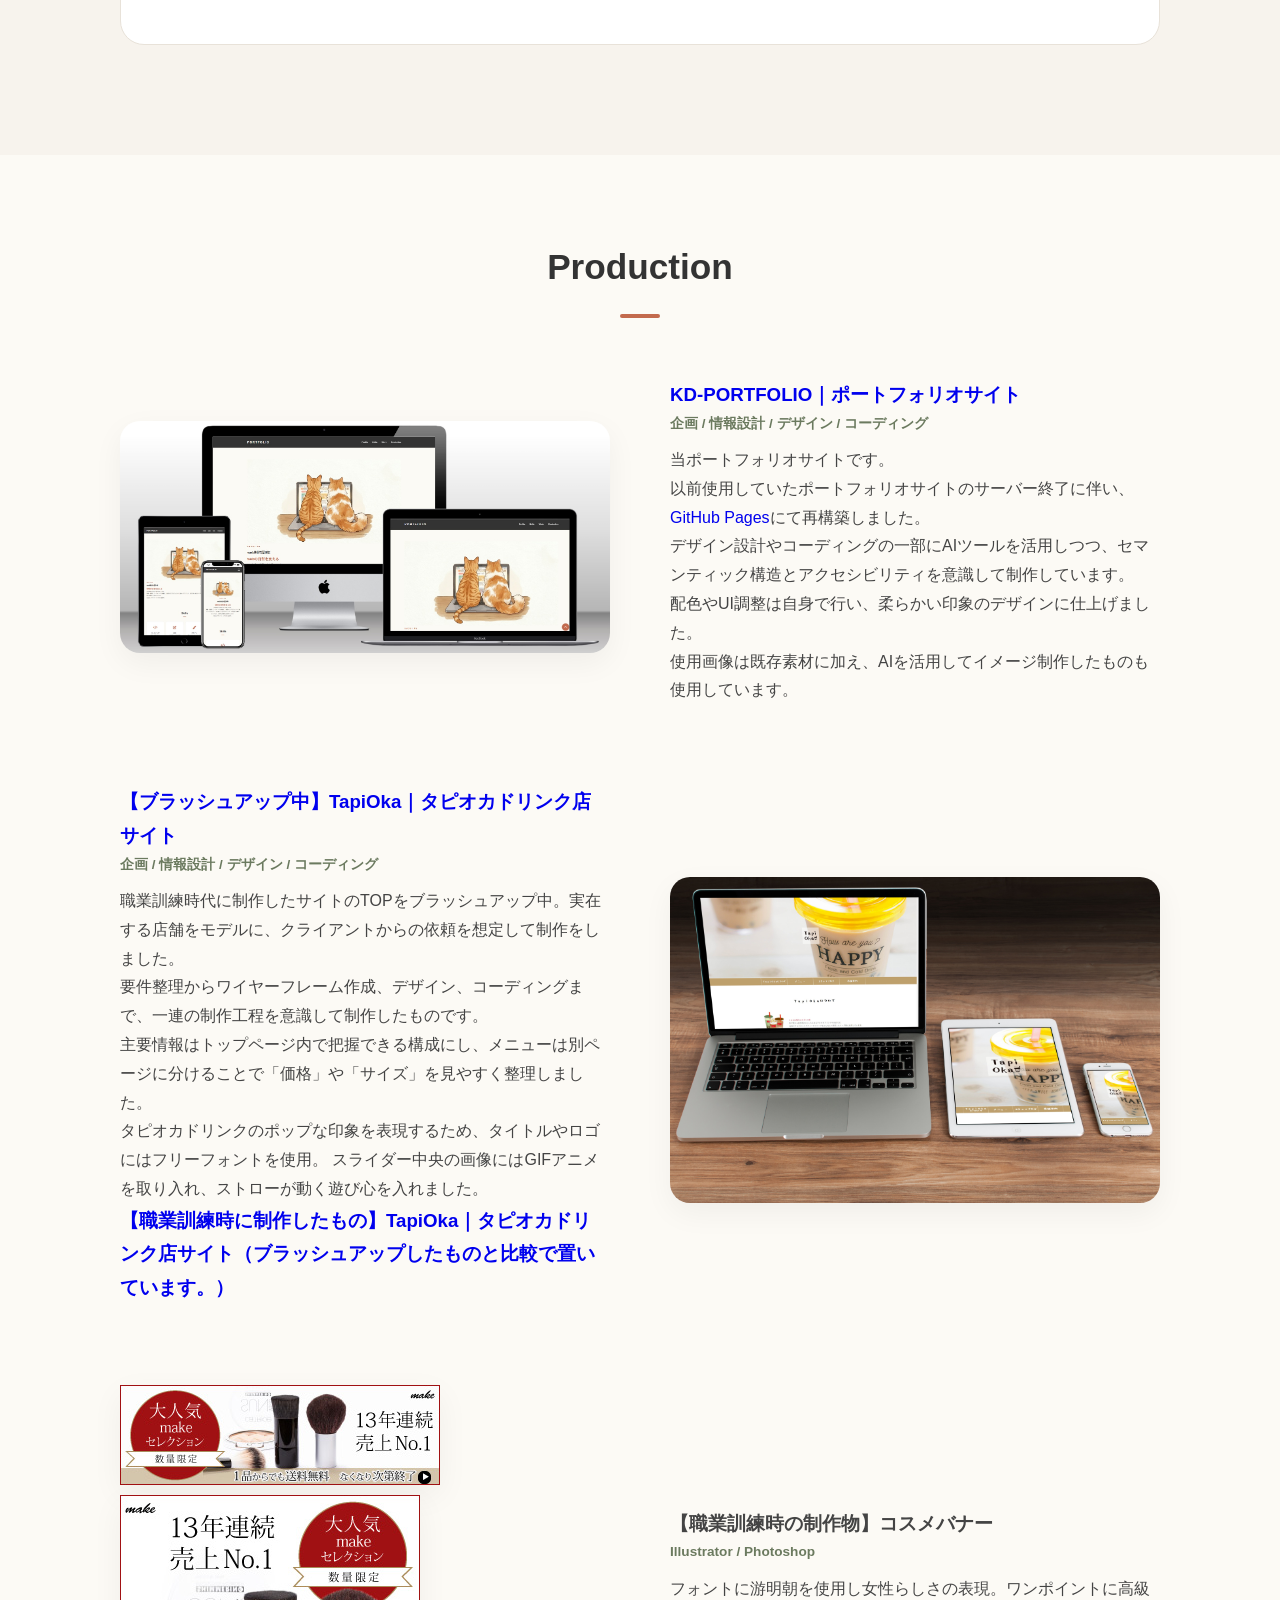
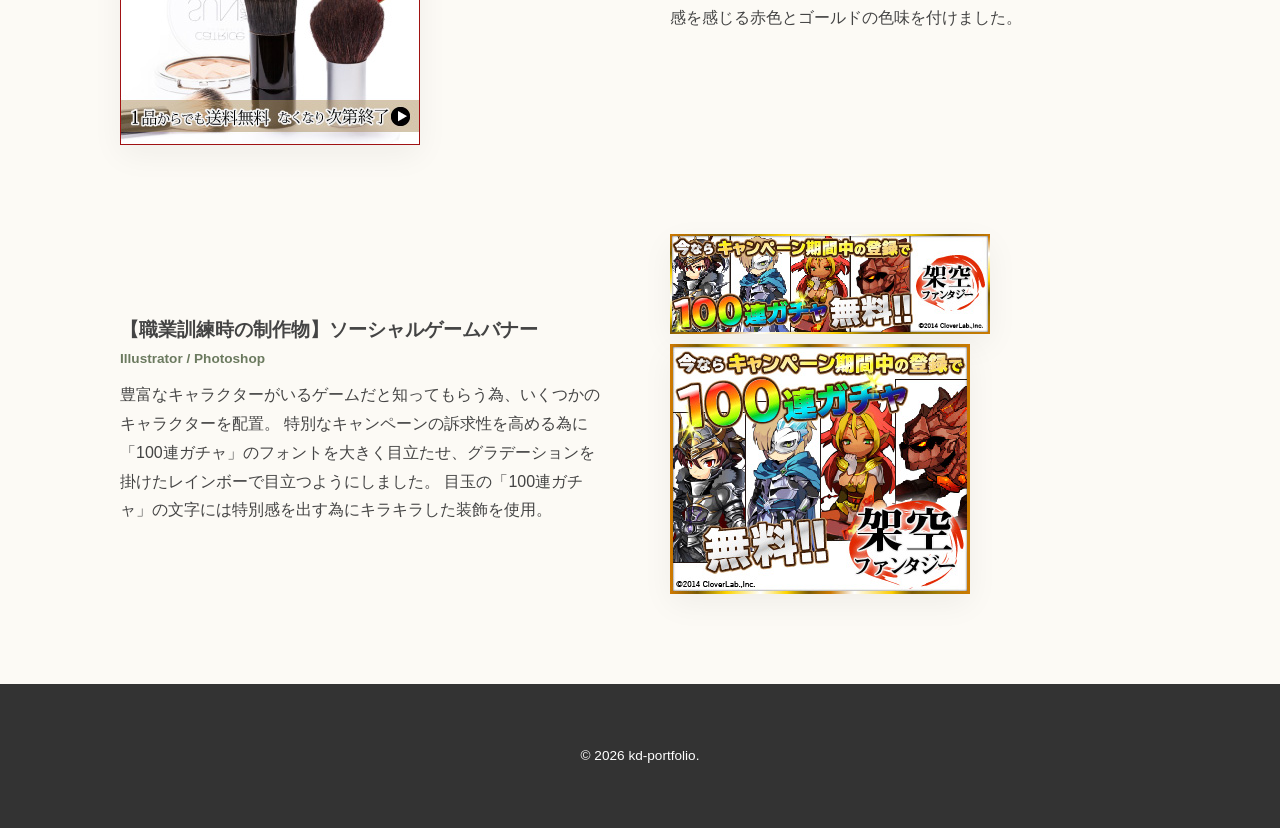
==== commit c4f81898: "Add files via upload" ====
--- a/index.html
+++ b/index.html
@@ -163,9 +163,9 @@
                                 target="_blank"><img src="img/thumb-01.jpg" alt="TapiOka プレビュー"></a></div>
                         <div class="production-info">
                             <h3><a href="https://kd-site.github.io/Portfolio/tapioka/"
-                                    target="_blank">TapiOka｜タピオカドリンク店サイト</a></h3>
+                                    target="_blank">【ブラッシュアップ中】TapiOka｜タピオカドリンク店サイト</a></h3>
                             <p class="production-tag">企画 / 情報設計 / デザイン / コーディング</p>
-                            <p>職業訓練時代に制作したサイトのTOPをブラッシュアップしました。実在する店舗をモデルに、クライアントからの依頼を想定して制作をしました。<br>要件整理からワイヤーフレーム作成、デザイン、コーディングまで、一連の制作工程を意識して制作したものです。<br>
+                            <p>職業訓練時代に制作したサイトのTOPをブラッシュアップ中。実在する店舗をモデルに、クライアントからの依頼を想定して制作をしました。<br>要件整理からワイヤーフレーム作成、デザイン、コーディングまで、一連の制作工程を意識して制作したものです。<br>
                                 主要情報はトップページ内で把握できる構成にし、メニューは別ページに分けることで「価格」や「サイズ」を見やすく整理しました。<br>
                                 タピオカドリンクのポップな印象を表現するため、タイトルやロゴにはフリーフォントを使用。 スライダー中央の画像にはGIFアニメを取り入れ、ストローが動く遊び心を入れました。
                             </p>
